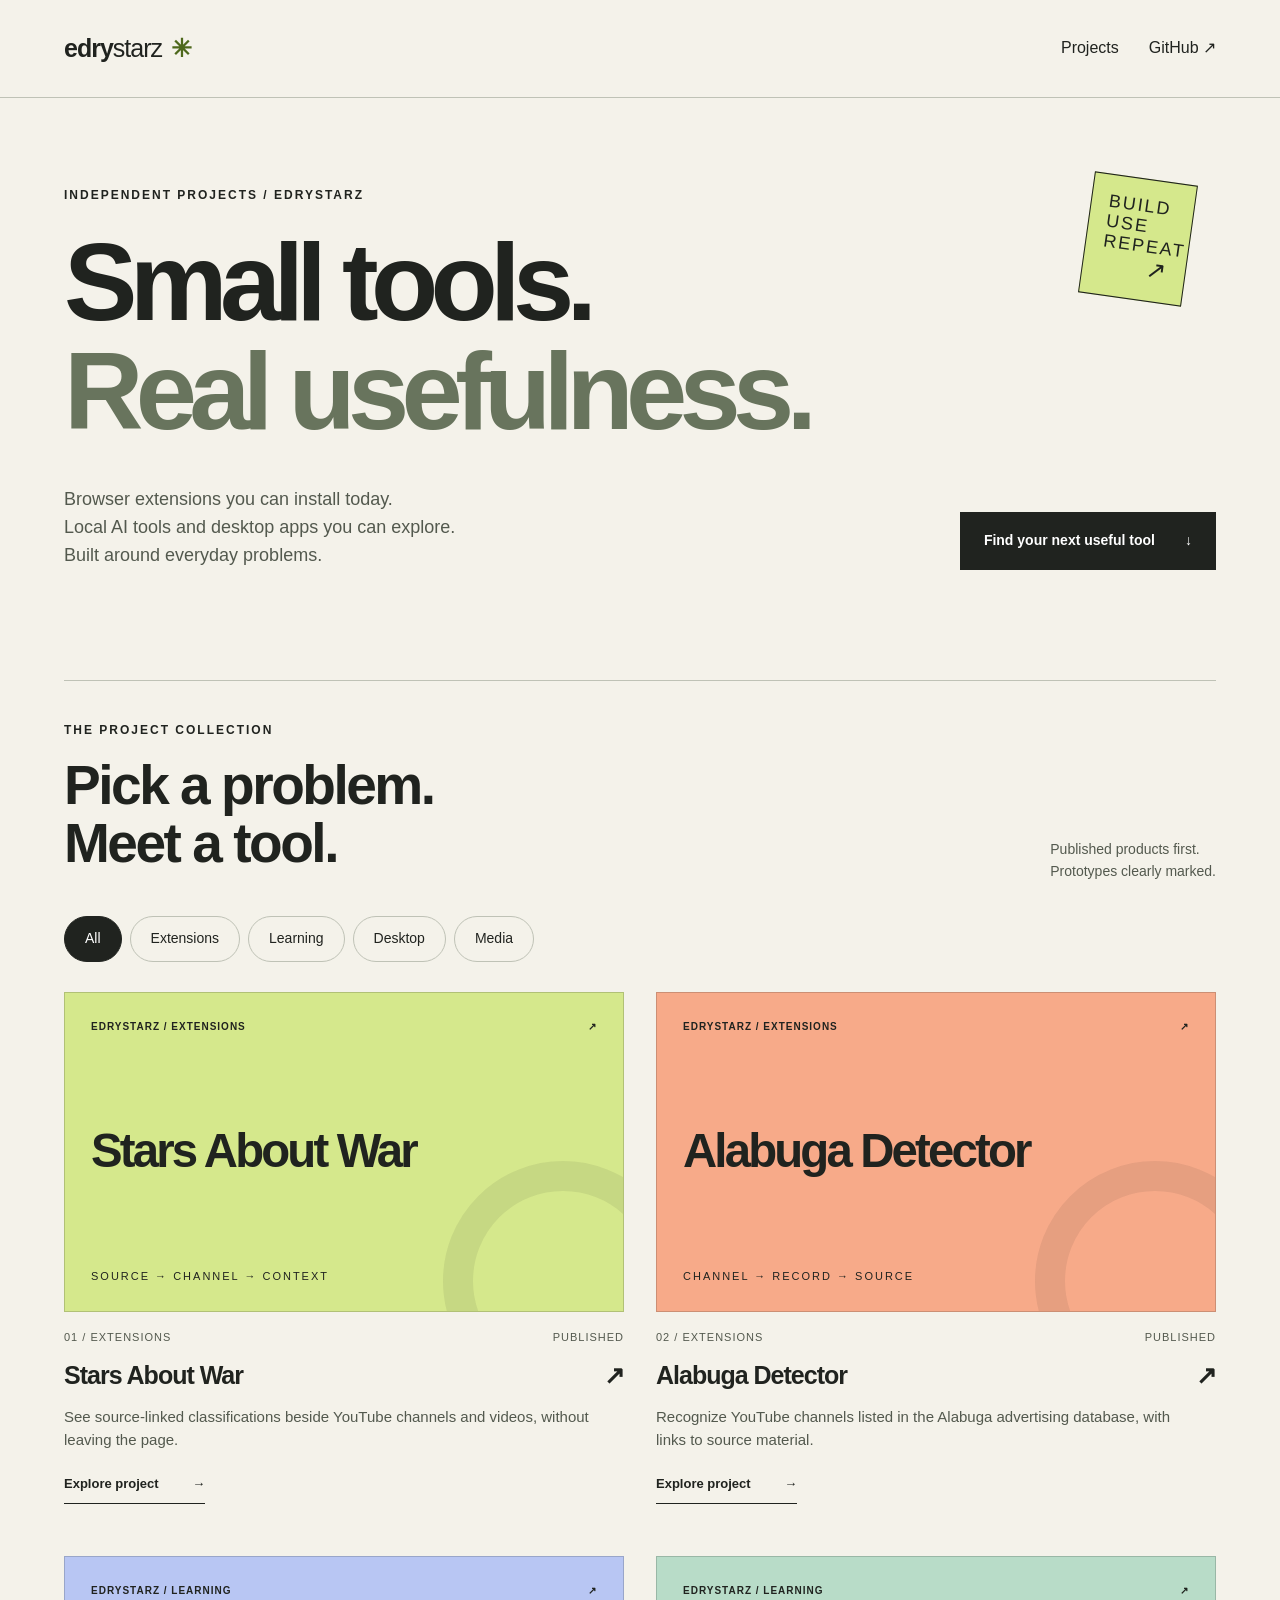
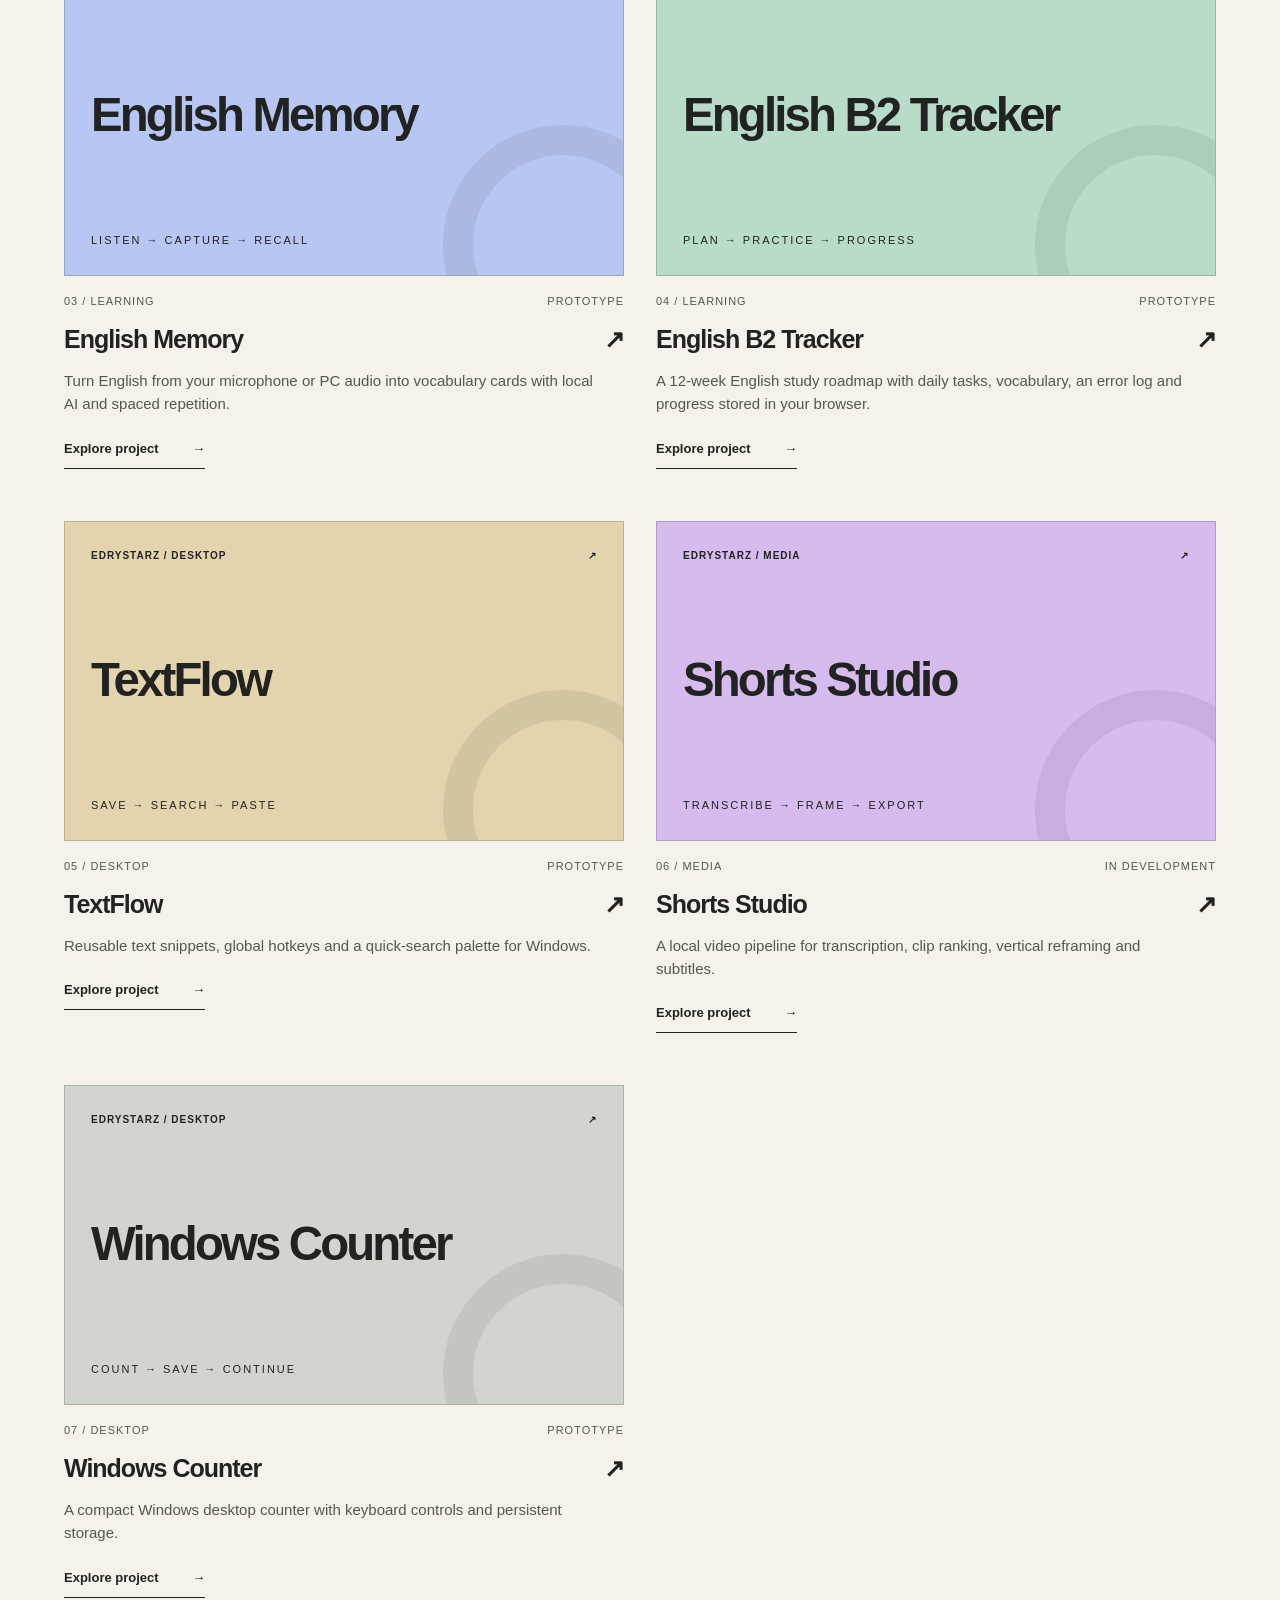
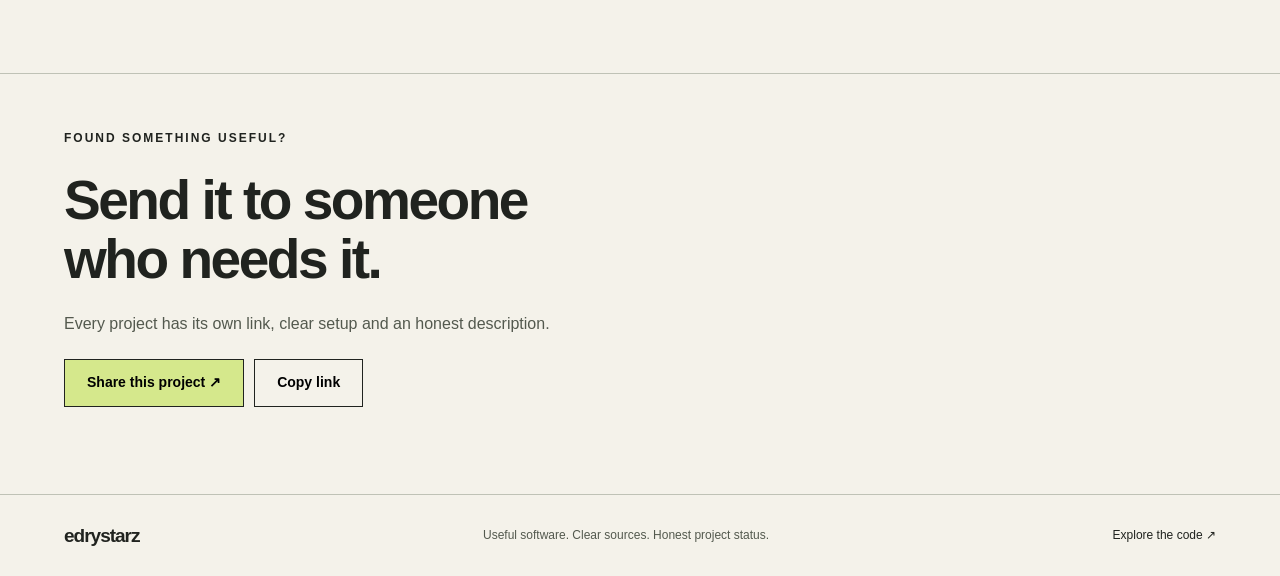
==== index.html @ 7d4ca528 "feat: launch shareable project showcase" ====
<!doctype html><html lang="en"><head><meta charset="utf-8"><meta name="viewport" content="width=device-width,initial-scale=1"><title>EdryStarz — practical apps &amp; browser extensions</title><meta name="description" content="Published browser extensions, local AI learning tools and practical Windows utilities."><link rel="canonical" href="https://edrystarz.github.io/"><meta property="og:type" content="website"><meta property="og:title" content="EdryStarz — practical apps &amp; browser extensions"><meta property="og:description" content="Published browser extensions, local AI learning tools and practical Windows utilities."><meta property="og:url" content="https://edrystarz.github.io/"><meta property="og:image" content="https://edrystarz.github.io/assets/overview.png"><meta property="og:image:width" content="1200"><meta property="og:image:height" content="630"><meta name="twitter:card" content="summary_large_image"><link rel="icon" href="/assets/favicon.svg" type="image/svg+xml"><link rel="stylesheet" href="/style.css"><script src="/script.js" defer></script></head><body><a class="skip" href="#main">Skip to content</a><header class="nav"><a class="brand" href="/">edry<span>starz</span><i aria-hidden="true">✳</i></a><nav aria-label="Main"><a href="/#projects">Projects</a><a href="https://github.com/EdryStarz">GitHub ↗</a></nav></header><main id="main"><section class="hero"><div class="eyebrow">INDEPENDENT PROJECTS / EDRYSTARZ</div><h1>Small tools.<br><span>Real usefulness.</span></h1><div class="hero-bottom"><p>Browser extensions you can install today.<br>Local AI tools and desktop apps you can explore.<br>Built around everyday problems.</p><a class="button" href="#projects">Find your next useful tool <span>↓</span></a></div><div class="hero-stamp" aria-hidden="true">BUILD<br>USE<br>REPEAT<span>↗</span></div></section><section class="catalog" id="projects"><div class="section-heading"><div><div class="eyebrow">THE PROJECT COLLECTION</div><h2>Pick a problem.<br>Meet a tool.</h2></div><p>Published products first.<br>Prototypes clearly marked.</p></div><div class="filters" role="group" aria-label="Filter projects"><button type="button" data-filter="All" aria-pressed="true">All</button><button type="button" data-filter="Extensions" aria-pressed="false">Extensions</button><button type="button" data-filter="Learning" aria-pressed="false">Learning</button><button type="button" data-filter="Desktop" aria-pressed="false">Desktop</button><button type="button" data-filter="Media" aria-pressed="false">Media</button></div><div class="grid"><article class="project" data-category="Extensions"><a class="art-link" href="/stars-about-war/" aria-label="Explore Stars About War"><div class="art" style="--tint:#d5e88c" aria-hidden="true"><div class="art-top"><span>EDRYSTARZ / EXTENSIONS</span><span>↗</span></div><strong>Stars About War</strong><div class="art-bottom">SOURCE → CHANNEL → CONTEXT</div></div></a><div class="card-meta"><span>01 / Extensions</span><span>Published</span></div><h3><a href="/stars-about-war/">Stars About War <span aria-hidden="true">↗</span></a></h3><p>See source-linked classifications beside YouTube channels and videos, without leaving the page.</p><a class="text-link" href="/stars-about-war/">Explore project <span aria-hidden="true">→</span></a></article><article class="project" data-category="Extensions"><a class="art-link" href="/alabuga-detector/" aria-label="Explore Alabuga Detector"><div class="art" style="--tint:#f7aa89" aria-hidden="true"><div class="art-top"><span>EDRYSTARZ / EXTENSIONS</span><span>↗</span></div><strong>Alabuga Detector</strong><div class="art-bottom">CHANNEL → RECORD → SOURCE</div></div></a><div class="card-meta"><span>02 / Extensions</span><span>Published</span></div><h3><a href="/alabuga-detector/">Alabuga Detector <span aria-hidden="true">↗</span></a></h3><p>Recognize YouTube channels listed in the Alabuga advertising database, with links to source material.</p><a class="text-link" href="/alabuga-detector/">Explore project <span aria-hidden="true">→</span></a></article><article class="project" data-category="Learning"><a class="art-link" href="/english-memory/" aria-label="Explore English Memory"><div class="art" style="--tint:#b8c6f3" aria-hidden="true"><div class="art-top"><span>EDRYSTARZ / LEARNING</span><span>↗</span></div><strong>English Memory</strong><div class="art-bottom">LISTEN → CAPTURE → RECALL</div></div></a><div class="card-meta"><span>03 / Learning</span><span>Prototype</span></div><h3><a href="/english-memory/">English Memory <span aria-hidden="true">↗</span></a></h3><p>Turn English from your microphone or PC audio into vocabulary cards with local AI and spaced repetition.</p><a class="text-link" href="/english-memory/">Explore project <span aria-hidden="true">→</span></a></article><article class="project" data-category="Learning"><a class="art-link" href="/english-b2-tracker/" aria-label="Explore English B2 Tracker"><div class="art" style="--tint:#b8dcc8" aria-hidden="true"><div class="art-top"><span>EDRYSTARZ / LEARNING</span><span>↗</span></div><strong>English B2 Tracker</strong><div class="art-bottom">PLAN → PRACTICE → PROGRESS</div></div></a><div class="card-meta"><span>04 / Learning</span><span>Prototype</span></div><h3><a href="/english-b2-tracker/">English B2 Tracker <span aria-hidden="true">↗</span></a></h3><p>A 12-week English study roadmap with daily tasks, vocabulary, an error log and progress stored in your browser.</p><a class="text-link" href="/english-b2-tracker/">Explore project <span aria-hidden="true">→</span></a></article><article class="project" data-category="Desktop"><a class="art-link" href="/textflow/" aria-label="Explore TextFlow"><div class="art" style="--tint:#e4d4ae" aria-hidden="true"><div class="art-top"><span>EDRYSTARZ / DESKTOP</span><span>↗</span></div><strong>TextFlow</strong><div class="art-bottom">SAVE → SEARCH → PASTE</div></div></a><div class="card-meta"><span>05 / Desktop</span><span>Prototype</span></div><h3><a href="/textflow/">TextFlow <span aria-hidden="true">↗</span></a></h3><p>Reusable text snippets, global hotkeys and a quick-search palette for Windows.</p><a class="text-link" href="/textflow/">Explore project <span aria-hidden="true">→</span></a></article><article class="project" data-category="Media"><a class="art-link" href="/shorts-studio/" aria-label="Explore Shorts Studio"><div class="art" style="--tint:#d6bbef" aria-hidden="true"><div class="art-top"><span>EDRYSTARZ / MEDIA</span><span>↗</span></div><strong>Shorts Studio</strong><div class="art-bottom">TRANSCRIBE → FRAME → EXPORT</div></div></a><div class="card-meta"><span>06 / Media</span><span>In Development</span></div><h3><a href="/shorts-studio/">Shorts Studio <span aria-hidden="true">↗</span></a></h3><p>A local video pipeline for transcription, clip ranking, vertical reframing and subtitles.</p><a class="text-link" href="/shorts-studio/">Explore project <span aria-hidden="true">→</span></a></article><article class="project" data-category="Desktop"><a class="art-link" href="/windows-counter/" aria-label="Explore Windows Counter"><div class="art" style="--tint:#d2d5ce" aria-hidden="true"><div class="art-top"><span>EDRYSTARZ / DESKTOP</span><span>↗</span></div><strong>Windows Counter</strong><div class="art-bottom">COUNT → SAVE → CONTINUE</div></div></a><div class="card-meta"><span>07 / Desktop</span><span>Prototype</span></div><h3><a href="/windows-counter/">Windows Counter <span aria-hidden="true">↗</span></a></h3><p>A compact Windows desktop counter with keyboard controls and persistent storage.</p><a class="text-link" href="/windows-counter/">Explore project <span aria-hidden="true">→</span></a></article></div></section><section class="closing"><div class="eyebrow">FOUND SOMETHING USEFUL?</div><h2>Send it to someone<br>who needs it.</h2><p>Every project has its own link, clear setup and an honest description.</p><div class="share"><button type="button" data-share="https://edrystarz.github.io/">Share this project ↗</button><button type="button" data-copy="https://edrystarz.github.io/">Copy link</button></div></section></main><footer><a class="brand" href="/">edrystarz</a><p>Useful software. Clear sources. Honest project status.</p><a href="https://github.com/EdryStarz">Explore the code ↗</a></footer><div id="feedback" role="status" aria-live="polite"></div></body></html>
---- style.css ----
:root{--bg:#f4f2ea;--ink:#20231f;--muted:#53594e;--line:#bfc2b6;--accent:#d5e88c}*{box-sizing:border-box}html{scroll-behavior:smooth;scroll-padding-top:24px}body{margin:0;background:var(--bg);color:var(--ink);font-family:Arial,Helvetica,sans-serif;line-height:1.55}a{color:inherit;text-decoration:none}button{font:inherit;cursor:pointer}a,button{touch-action:manipulation}a:focus-visible,button:focus-visible{outline:3px solid #245fd0;outline-offset:5px}.skip{position:absolute;top:-80px;left:20px;background:var(--ink);color:white;padding:12px;z-index:10}.skip:focus{top:12px}.nav{max-width:1400px;margin:auto;padding:26px 5%;display:flex;justify-content:space-between;align-items:center;border-bottom:1px solid var(--line)}.brand{font-weight:800;font-size:25px;letter-spacing:-1px}.brand span{font-weight:400}.brand i{font-style:normal;margin-left:9px;color:#4d681b}.nav nav{display:flex;gap:30px}.nav nav a{padding:10px 0}.hero,.catalog,.closing,.project-hero,.detail-grid{max-width:1400px;margin:auto;padding:75px 5%}.eyebrow{font-size:12px;font-weight:700;letter-spacing:2px;margin-bottom:24px}h1,h2,h3,p{margin-top:0}h1{font-size:clamp(58px,8.6vw,124px);line-height:.99;letter-spacing:-.07em;font-weight:800;margin-bottom:40px}h1 span{color:#68745d}.hero{position:relative;padding-top:88px;padding-bottom:60px}.hero-bottom{display:flex;align-items:end;justify-content:space-between;gap:30px}.hero-bottom p{color:var(--muted);font-size:18px;margin:0}.button{display:inline-flex;gap:30px;justify-content:center;align-items:center;padding:17px 23px;min-height:54px;border:1px solid var(--ink);background:var(--ink);color:white;font-weight:700;font-size:14px;transition:background .18s,transform .18s}.button:hover{background:#3a4530;transform:translateY(-2px)}.hero-stamp{position:absolute;top:80px;right:7%;font-size:18px;line-height:1.1;letter-spacing:2px;border:1px solid var(--ink);width:104px;padding:17px;transform:rotate(8deg);background:var(--accent)}.hero-stamp span{display:block;text-align:right;font-size:24px}.catalog{padding-top:50px}.section-heading{border-top:1px solid var(--line);padding-top:40px;display:flex;justify-content:space-between;align-items:end}.section-heading .eyebrow{margin-bottom:16px}h2{font-size:clamp(34px,4.3vw,60px);line-height:1.06;letter-spacing:-.045em;margin-bottom:24px}.section-heading p{color:var(--muted);font-size:14px}.filters{display:flex;gap:8px;flex-wrap:wrap;margin:20px 0 30px}.filters button{border:1px solid var(--line);padding:11px 20px;min-height:44px;background:transparent;color:var(--ink);border-radius:30px;font-size:14px}.filters button[aria-pressed=true]{background:var(--ink);color:white;border-color:var(--ink)}.grid{display:grid;grid-template-columns:repeat(2,minmax(0,1fr));gap:52px 32px}.project[hidden]{display:none}.art{background:var(--tint);padding:26px;aspect-ratio:1.75;position:relative;display:flex;flex-direction:column;justify-content:space-between;border:1px solid rgba(32,35,31,.2);overflow:hidden}.art::after{content:'';position:absolute;width:180px;height:180px;right:-60px;bottom:-90px;border:30px solid rgba(32,35,31,.08);border-radius:50%}.art-top{display:flex;justify-content:space-between;font-size:10px;letter-spacing:1px;font-weight:700}.art strong{font-size:clamp(30px,3.7vw,56px);font-weight:800;letter-spacing:-.06em;line-height:1.03;max-width:80%}.art-bottom{font-size:11px;letter-spacing:2px}.art-link{display:block;transition:transform .2s}.art-link:hover{transform:translateY(-3px)}.card-meta{display:flex;justify-content:space-between;margin:17px 0 10px;font-size:11px;letter-spacing:1px;text-transform:uppercase;color:var(--muted)}h3{font-size:25px;letter-spacing:-.04em;margin-bottom:10px}h3 a{display:flex;justify-content:space-between}.project p{font-size:15px;max-width:95%;color:var(--muted);margin-bottom:14px}.text-link{display:inline-block;border-bottom:1px solid var(--ink);padding:9px 0;font-size:13px;font-weight:700}.text-link span{margin-left:30px}.closing{border-top:1px solid var(--line);padding-top:55px;padding-bottom:65px}.closing p{color:var(--muted)}.share{display:flex;gap:10px;flex-wrap:wrap;margin:22px 0}.share button{min-height:48px;padding:12px 22px;border:1px solid var(--ink);background:var(--accent);font-weight:700;font-size:14px}.share button+button{background:transparent}.share button:hover{background:#e5eacb}footer{border-top:1px solid var(--line);max-width:1400px;margin:auto;padding:26px 5%;display:flex;justify-content:space-between;gap:20px;align-items:center;font-size:12px}footer p{margin:0;color:var(--muted)}footer .brand{font-size:19px}#feedback{position:fixed;bottom:20px;left:50%;transform:translateX(-50%);background:var(--ink);color:white;font-size:14px;padding:12px 22px;box-shadow:0 4px 25px #0003;max-width:90%;display:none}#feedback:not(:empty){display:block}.back{display:block;font-size:13px;margin-bottom:40px}.project-hero{padding-top:40px;padding-bottom:50px}.project-hero h1{font-size:clamp(50px,7vw,94px);margin-bottom:20px;overflow-wrap:anywhere}.tagline{font-size:25px;font-weight:700;letter-spacing:-.025em}.lead{font-size:18px;color:var(--muted);max-width:700px}.actions{display:flex;flex-wrap:wrap;gap:12px;margin-top:28px}.secondary{background:transparent;color:var(--ink)}.secondary:hover{background:#e2e4da}.detail-grid{display:grid;grid-template-columns:1fr 1fr;gap:60px;border-top:1px solid var(--line);padding-top:50px}.detail-grid .art{aspect-ratio:1;align-self:start}.detail-grid .art strong{font-size:clamp(42px,5vw,70px)}.detail-grid p,.detail-grid li{color:var(--muted);font-size:16px}.detail-grid ul{padding-left:20px}.detail-grid li{margin-bottom:12px}.detail-grid .stack{border-top:1px solid var(--line);padding-top:22px;font-weight:700;font-size:13px;color:var(--ink)}aside{background:#e6e7df;padding:18px;font-size:13px;color:#41473c;border-left:2px solid #697c4a}.detail-grid h2{font-size:42px}@media(max-width:700px){.nav{padding:18px 6%}.nav nav{gap:18px;font-size:13px}.brand{font-size:22px}.hero,.catalog,.closing,.project-hero,.detail-grid{padding-left:6%;padding-right:6%}.hero{padding-top:56px}.hero h1{font-size:clamp(52px,12vw,76px)}.hero-stamp{display:none}.hero-bottom{display:block}.hero-bottom p{font-size:16px;margin-bottom:25px}.hero-bottom .button{width:100%;justify-content:space-between}.section-heading{display:block}.section-heading p{margin-bottom:0}.grid{grid-template-columns:1fr;gap:40px}.art strong{font-size:46px}.art{padding:22px}.detail-grid{grid-template-columns:1fr;gap:36px}.detail-grid .art{aspect-ratio:1.6}.detail-grid .art strong{font-size:48px}.project-hero .tagline{font-size:22px}.actions .button{width:100%}.filters button{padding:10px 15px;font-size:12px}footer{flex-wrap:wrap;padding:24px 6%}footer p{width:100%;order:3}.closing{padding-top:45px;padding-bottom:45px}}@media(prefers-reduced-motion:reduce){html{scroll-behavior:auto}*,*::before,*::after{transition:none!important}}
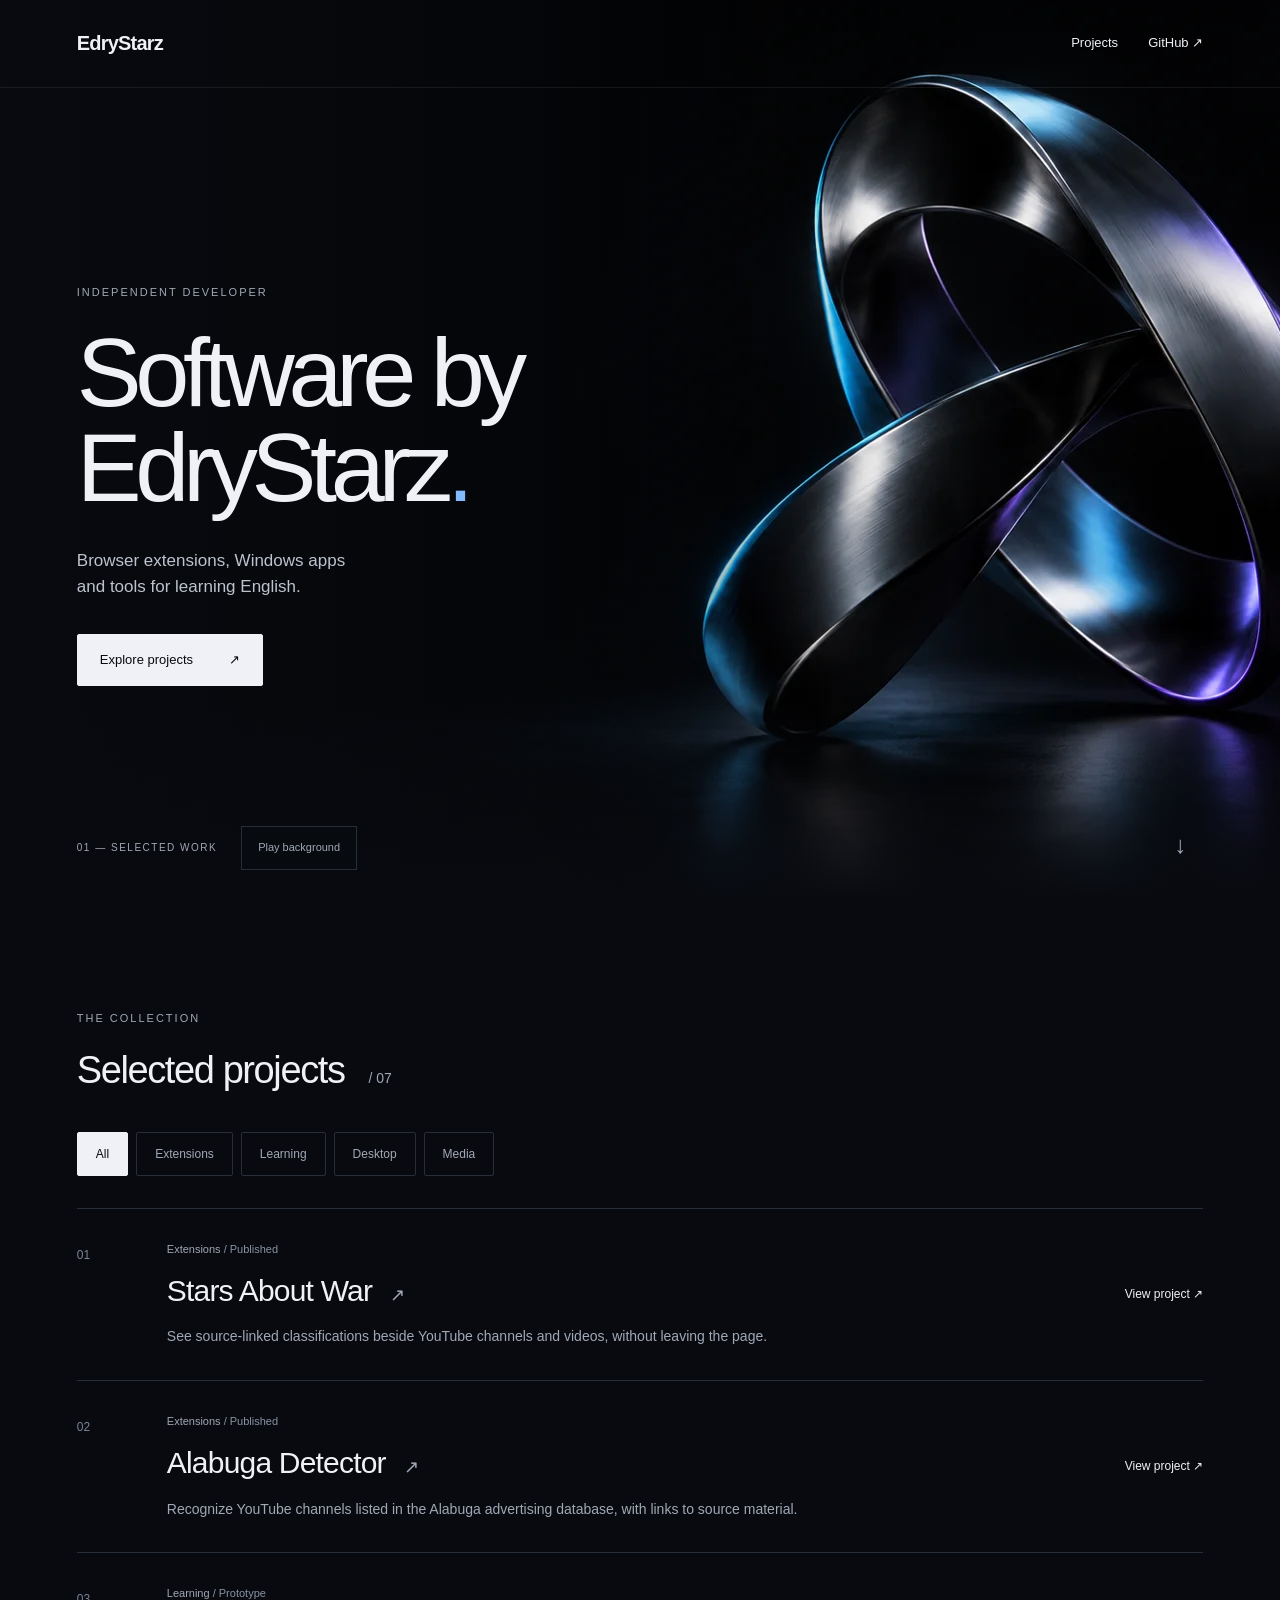
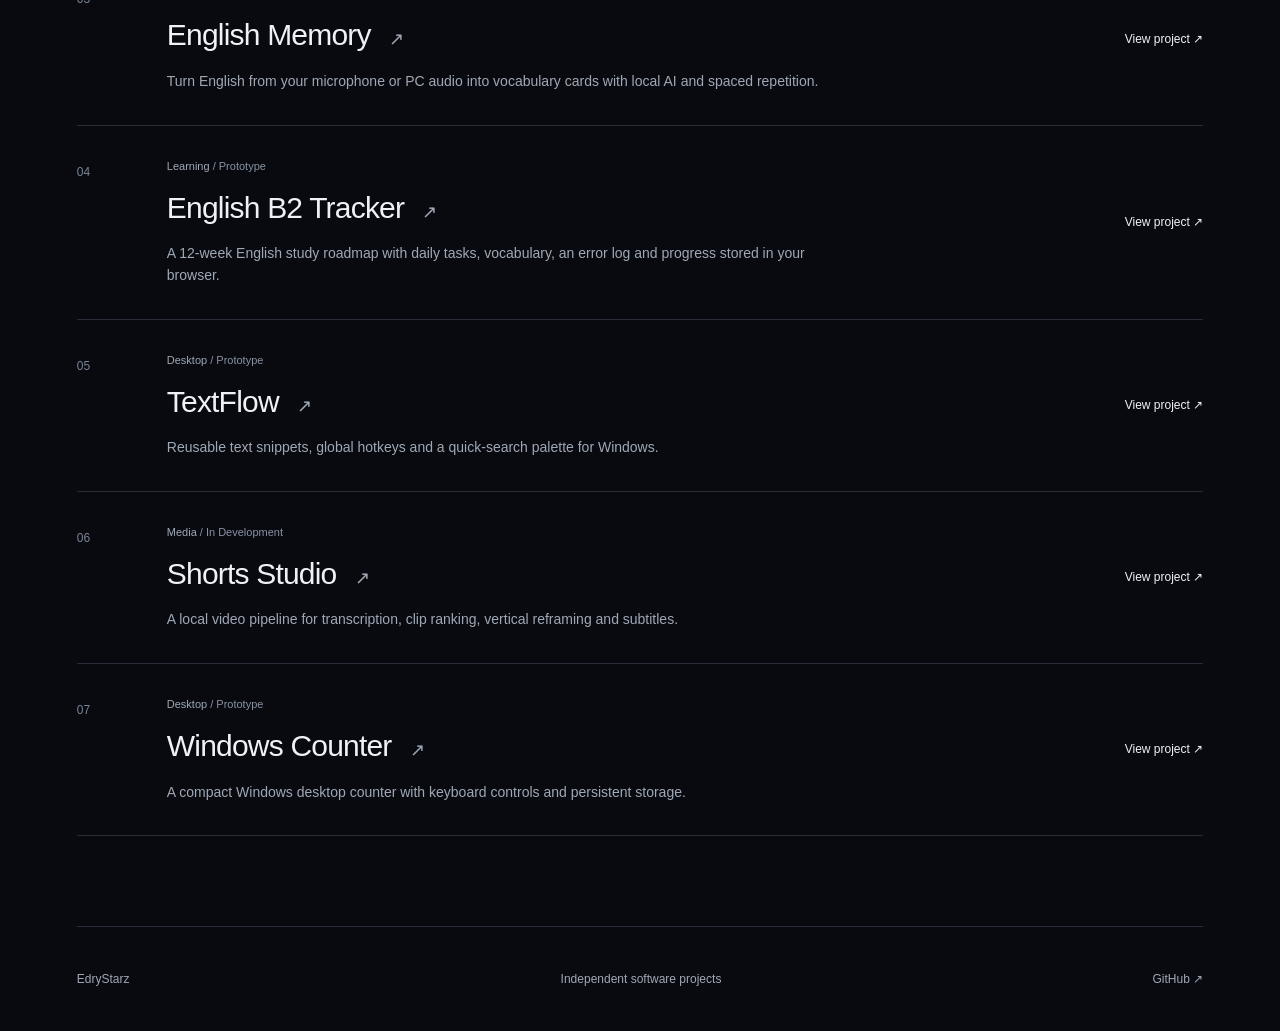
==== commit 8481f3bb: "Redesign showcase with cinematic dark hero and accessible ambient loop" ====
--- a/index.html
+++ b/index.html
@@ -1 +1 @@
-<!doctype html><html lang="en"><head><meta charset="utf-8"><meta name="viewport" content="width=device-width,initial-scale=1"><title>EdryStarz — practical apps &amp; browser extensions</title><meta name="description" content="Published browser extensions, local AI learning tools and practical Windows utilities."><link rel="canonical" href="https://edrystarz.github.io/"><meta property="og:type" content="website"><meta property="og:title" content="EdryStarz — practical apps &amp; browser extensions"><meta property="og:description" content="Published browser extensions, local AI learning tools and practical Windows utilities."><meta property="og:url" content="https://edrystarz.github.io/"><meta property="og:image" content="https://edrystarz.github.io/assets/overview.png"><meta property="og:image:width" content="1200"><meta property="og:image:height" content="630"><meta name="twitter:card" content="summary_large_image"><link rel="icon" href="/assets/favicon.svg" type="image/svg+xml"><link rel="stylesheet" href="/style.css"><script src="/script.js" defer></script></head><body><a class="skip" href="#main">Skip to content</a><header class="nav"><a class="brand" href="/">edry<span>starz</span><i aria-hidden="true">✳</i></a><nav aria-label="Main"><a href="/#projects">Projects</a><a href="https://github.com/EdryStarz">GitHub ↗</a></nav></header><main id="main"><section class="hero"><div class="eyebrow">INDEPENDENT PROJECTS / EDRYSTARZ</div><h1>Small tools.<br><span>Real usefulness.</span></h1><div class="hero-bottom"><p>Browser extensions you can install today.<br>Local AI tools and desktop apps you can explore.<br>Built around everyday problems.</p><a class="button" href="#projects">Find your next useful tool <span>↓</span></a></div><div class="hero-stamp" aria-hidden="true">BUILD<br>USE<br>REPEAT<span>↗</span></div></section><section class="catalog" id="projects"><div class="section-heading"><div><div class="eyebrow">THE PROJECT COLLECTION</div><h2>Pick a problem.<br>Meet a tool.</h2></div><p>Published products first.<br>Prototypes clearly marked.</p></div><div class="filters" role="group" aria-label="Filter projects"><button type="button" data-filter="All" aria-pressed="true">All</button><button type="button" data-filter="Extensions" aria-pressed="false">Extensions</button><button type="button" data-filter="Learning" aria-pressed="false">Learning</button><button type="button" data-filter="Desktop" aria-pressed="false">Desktop</button><button type="button" data-filter="Media" aria-pressed="false">Media</button></div><div class="grid"><article class="project" data-category="Extensions"><a class="art-link" href="/stars-about-war/" aria-label="Explore Stars About War"><div class="art" style="--tint:#d5e88c" aria-hidden="true"><div class="art-top"><span>EDRYSTARZ / EXTENSIONS</span><span>↗</span></div><strong>Stars About War</strong><div class="art-bottom">SOURCE → CHANNEL → CONTEXT</div></div></a><div class="card-meta"><span>01 / Extensions</span><span>Published</span></div><h3><a href="/stars-about-war/">Stars About War <span aria-hidden="true">↗</span></a></h3><p>See source-linked classifications beside YouTube channels and videos, without leaving the page.</p><a class="text-link" href="/stars-about-war/">Explore project <span aria-hidden="true">→</span></a></article><article class="project" data-category="Extensions"><a class="art-link" href="/alabuga-detector/" aria-label="Explore Alabuga Detector"><div class="art" style="--tint:#f7aa89" aria-hidden="true"><div class="art-top"><span>EDRYSTARZ / EXTENSIONS</span><span>↗</span></div><strong>Alabuga Detector</strong><div class="art-bottom">CHANNEL → RECORD → SOURCE</div></div></a><div class="card-meta"><span>02 / Extensions</span><span>Published</span></div><h3><a href="/alabuga-detector/">Alabuga Detector <span aria-hidden="true">↗</span></a></h3><p>Recognize YouTube channels listed in the Alabuga advertising database, with links to source material.</p><a class="text-link" href="/alabuga-detector/">Explore project <span aria-hidden="true">→</span></a></article><article class="project" data-category="Learning"><a class="art-link" href="/english-memory/" aria-label="Explore English Memory"><div class="art" style="--tint:#b8c6f3" aria-hidden="true"><div class="art-top"><span>EDRYSTARZ / LEARNING</span><span>↗</span></div><strong>English Memory</strong><div class="art-bottom">LISTEN → CAPTURE → RECALL</div></div></a><div class="card-meta"><span>03 / Learning</span><span>Prototype</span></div><h3><a href="/english-memory/">English Memory <span aria-hidden="true">↗</span></a></h3><p>Turn English from your microphone or PC audio into vocabulary cards with local AI and spaced repetition.</p><a class="text-link" href="/english-memory/">Explore project <span aria-hidden="true">→</span></a></article><article class="project" data-category="Learning"><a class="art-link" href="/english-b2-tracker/" aria-label="Explore English B2 Tracker"><div class="art" style="--tint:#b8dcc8" aria-hidden="true"><div class="art-top"><span>EDRYSTARZ / LEARNING</span><span>↗</span></div><strong>English B2 Tracker</strong><div class="art-bottom">PLAN → PRACTICE → PROGRESS</div></div></a><div class="card-meta"><span>04 / Learning</span><span>Prototype</span></div><h3><a href="/english-b2-tracker/">English B2 Tracker <span aria-hidden="true">↗</span></a></h3><p>A 12-week English study roadmap with daily tasks, vocabulary, an error log and progress stored in your browser.</p><a class="text-link" href="/english-b2-tracker/">Explore project <span aria-hidden="true">→</span></a></article><article class="project" data-category="Desktop"><a class="art-link" href="/textflow/" aria-label="Explore TextFlow"><div class="art" style="--tint:#e4d4ae" aria-hidden="true"><div class="art-top"><span>EDRYSTARZ / DESKTOP</span><span>↗</span></div><strong>TextFlow</strong><div class="art-bottom">SAVE → SEARCH → PASTE</div></div></a><div class="card-meta"><span>05 / Desktop</span><span>Prototype</span></div><h3><a href="/textflow/">TextFlow <span aria-hidden="true">↗</span></a></h3><p>Reusable text snippets, global hotkeys and a quick-search palette for Windows.</p><a class="text-link" href="/textflow/">Explore project <span aria-hidden="true">→</span></a></article><article class="project" data-category="Media"><a class="art-link" href="/shorts-studio/" aria-label="Explore Shorts Studio"><div class="art" style="--tint:#d6bbef" aria-hidden="true"><div class="art-top"><span>EDRYSTARZ / MEDIA</span><span>↗</span></div><strong>Shorts Studio</strong><div class="art-bottom">TRANSCRIBE → FRAME → EXPORT</div></div></a><div class="card-meta"><span>06 / Media</span><span>In Development</span></div><h3><a href="/shorts-studio/">Shorts Studio <span aria-hidden="true">↗</span></a></h3><p>A local video pipeline for transcription, clip ranking, vertical reframing and subtitles.</p><a class="text-link" href="/shorts-studio/">Explore project <span aria-hidden="true">→</span></a></article><article class="project" data-category="Desktop"><a class="art-link" href="/windows-counter/" aria-label="Explore Windows Counter"><div class="art" style="--tint:#d2d5ce" aria-hidden="true"><div class="art-top"><span>EDRYSTARZ / DESKTOP</span><span>↗</span></div><strong>Windows Counter</strong><div class="art-bottom">COUNT → SAVE → CONTINUE</div></div></a><div class="card-meta"><span>07 / Desktop</span><span>Prototype</span></div><h3><a href="/windows-counter/">Windows Counter <span aria-hidden="true">↗</span></a></h3><p>A compact Windows desktop counter with keyboard controls and persistent storage.</p><a class="text-link" href="/windows-counter/">Explore project <span aria-hidden="true">→</span></a></article></div></section><section class="closing"><div class="eyebrow">FOUND SOMETHING USEFUL?</div><h2>Send it to someone<br>who needs it.</h2><p>Every project has its own link, clear setup and an honest description.</p><div class="share"><button type="button" data-share="https://edrystarz.github.io/">Share this project ↗</button><button type="button" data-copy="https://edrystarz.github.io/">Copy link</button></div></section></main><footer><a class="brand" href="/">edrystarz</a><p>Useful software. Clear sources. Honest project status.</p><a href="https://github.com/EdryStarz">Explore the code ↗</a></footer><div id="feedback" role="status" aria-live="polite"></div></body></html>+<!doctype html><html lang="en"><head><meta charset="utf-8"><meta name="viewport" content="width=device-width,initial-scale=1"><title>EdryStarz — software projects</title><meta name="description" content="Browser extensions, local AI learning tools and Windows utilities."><link rel="canonical" href="https://edrystarz.github.io/"><meta property="og:type" content="website"><meta property="og:title" content="EdryStarz — software projects"><meta property="og:description" content="Browser extensions, local AI learning tools and Windows utilities."><meta property="og:url" content="https://edrystarz.github.io/"><meta property="og:image" content="https://edrystarz.github.io/assets/overview.png"><meta property="og:image:width" content="1200"><meta property="og:image:height" content="630"><meta name="twitter:card" content="summary_large_image"><link rel="icon" href="/assets/favicon.svg" type="image/svg+xml"><link rel="stylesheet" href="/style.css"><script src="/script.js" defer></script></head><body><a class="skip" href="#main">Skip to content</a><header class="nav"><a class="brand" href="/">EdryStarz</a><nav aria-label="Main"><a href="/#projects">Projects</a><a href="https://github.com/EdryStarz">GitHub ↗</a></nav></header><main id="main"><section class="hero"><div class="hero-media" aria-hidden="true"><img src="/assets/hero-poster.webp" alt="" fetchpriority="high"><video muted loop playsinline preload="none" data-ambient-video></video></div><div class="hero-copy"><div class="eyebrow">INDEPENDENT DEVELOPER</div><h1>Software by<br>EdryStarz<span>.</span></h1><p>Browser extensions, Windows apps<br>and tools for learning English.</p><a class="button" href="#projects">Explore projects <span>↗</span></a></div><div class="hero-bottom"><span>01 — SELECTED WORK</span><button type="button" class="video-control" data-video-control hidden>Pause background</button><a href="#projects" aria-label="Scroll to selected projects">↓</a></div></section><section class="catalog" id="projects"><div class="section-heading"><div class="eyebrow">THE COLLECTION</div><h2>Selected projects<span> / 07</span></h2></div><div class="filters" role="group" aria-label="Filter projects"><button type="button" data-filter="All" aria-pressed="true">All</button><button type="button" data-filter="Extensions" aria-pressed="false">Extensions</button><button type="button" data-filter="Learning" aria-pressed="false">Learning</button><button type="button" data-filter="Desktop" aria-pressed="false">Desktop</button><button type="button" data-filter="Media" aria-pressed="false">Media</button></div><div class="grid"><article class="project" data-category="Extensions"><span class="project-number">01</span><div><div class="card-meta">Extensions <span> / Published</span></div><h3><a href="/stars-about-war/">Stars About War<span aria-hidden="true">↗</span></a></h3><p>See source-linked classifications beside YouTube channels and videos, without leaving the page.</p></div><a class="project-open" href="/stars-about-war/" aria-label="Explore Stars About War">View project ↗</a></article><article class="project" data-category="Extensions"><span class="project-number">02</span><div><div class="card-meta">Extensions <span> / Published</span></div><h3><a href="/alabuga-detector/">Alabuga Detector<span aria-hidden="true">↗</span></a></h3><p>Recognize YouTube channels listed in the Alabuga advertising database, with links to source material.</p></div><a class="project-open" href="/alabuga-detector/" aria-label="Explore Alabuga Detector">View project ↗</a></article><article class="project" data-category="Learning"><span class="project-number">03</span><div><div class="card-meta">Learning <span> / Prototype</span></div><h3><a href="/english-memory/">English Memory<span aria-hidden="true">↗</span></a></h3><p>Turn English from your microphone or PC audio into vocabulary cards with local AI and spaced repetition.</p></div><a class="project-open" href="/english-memory/" aria-label="Explore English Memory">View project ↗</a></article><article class="project" data-category="Learning"><span class="project-number">04</span><div><div class="card-meta">Learning <span> / Prototype</span></div><h3><a href="/english-b2-tracker/">English B2 Tracker<span aria-hidden="true">↗</span></a></h3><p>A 12-week English study roadmap with daily tasks, vocabulary, an error log and progress stored in your browser.</p></div><a class="project-open" href="/english-b2-tracker/" aria-label="Explore English B2 Tracker">View project ↗</a></article><article class="project" data-category="Desktop"><span class="project-number">05</span><div><div class="card-meta">Desktop <span> / Prototype</span></div><h3><a href="/textflow/">TextFlow<span aria-hidden="true">↗</span></a></h3><p>Reusable text snippets, global hotkeys and a quick-search palette for Windows.</p></div><a class="project-open" href="/textflow/" aria-label="Explore TextFlow">View project ↗</a></article><article class="project" data-category="Media"><span class="project-number">06</span><div><div class="card-meta">Media <span> / In Development</span></div><h3><a href="/shorts-studio/">Shorts Studio<span aria-hidden="true">↗</span></a></h3><p>A local video pipeline for transcription, clip ranking, vertical reframing and subtitles.</p></div><a class="project-open" href="/shorts-studio/" aria-label="Explore Shorts Studio">View project ↗</a></article><article class="project" data-category="Desktop"><span class="project-number">07</span><div><div class="card-meta">Desktop <span> / Prototype</span></div><h3><a href="/windows-counter/">Windows Counter<span aria-hidden="true">↗</span></a></h3><p>A compact Windows desktop counter with keyboard controls and persistent storage.</p></div><a class="project-open" href="/windows-counter/" aria-label="Explore Windows Counter">View project ↗</a></article></div></section></main><footer><a href="/">EdryStarz</a><p>Independent software projects</p><a href="https://github.com/EdryStarz">GitHub ↗</a></footer><div id="feedback" role="status" aria-live="polite"></div></body></html>
--- a/style.css
+++ b/style.css
@@ -1 +1 @@
-:root{--bg:#f4f2ea;--ink:#20231f;--muted:#53594e;--line:#bfc2b6;--accent:#d5e88c}*{box-sizing:border-box}html{scroll-behavior:smooth;scroll-padding-top:24px}body{margin:0;background:var(--bg);color:var(--ink);font-family:Arial,Helvetica,sans-serif;line-height:1.55}a{color:inherit;text-decoration:none}button{font:inherit;cursor:pointer}a,button{touch-action:manipulation}a:focus-visible,button:focus-visible{outline:3px solid #245fd0;outline-offset:5px}.skip{position:absolute;top:-80px;left:20px;background:var(--ink);color:white;padding:12px;z-index:10}.skip:focus{top:12px}.nav{max-width:1400px;margin:auto;padding:26px 5%;display:flex;justify-content:space-between;align-items:center;border-bottom:1px solid var(--line)}.brand{font-weight:800;font-size:25px;letter-spacing:-1px}.brand span{font-weight:400}.brand i{font-style:normal;margin-left:9px;color:#4d681b}.nav nav{display:flex;gap:30px}.nav nav a{padding:10px 0}.hero,.catalog,.closing,.project-hero,.detail-grid{max-width:1400px;margin:auto;padding:75px 5%}.eyebrow{font-size:12px;font-weight:700;letter-spacing:2px;margin-bottom:24px}h1,h2,h3,p{margin-top:0}h1{font-size:clamp(58px,8.6vw,124px);line-height:.99;letter-spacing:-.07em;font-weight:800;margin-bottom:40px}h1 span{color:#68745d}.hero{position:relative;padding-top:88px;padding-bottom:60px}.hero-bottom{display:flex;align-items:end;justify-content:space-between;gap:30px}.hero-bottom p{color:var(--muted);font-size:18px;margin:0}.button{display:inline-flex;gap:30px;justify-content:center;align-items:center;padding:17px 23px;min-height:54px;border:1px solid var(--ink);background:var(--ink);color:white;font-weight:700;font-size:14px;transition:background .18s,transform .18s}.button:hover{background:#3a4530;transform:translateY(-2px)}.hero-stamp{position:absolute;top:80px;right:7%;font-size:18px;line-height:1.1;letter-spacing:2px;border:1px solid var(--ink);width:104px;padding:17px;transform:rotate(8deg);background:var(--accent)}.hero-stamp span{display:block;text-align:right;font-size:24px}.catalog{padding-top:50px}.section-heading{border-top:1px solid var(--line);padding-top:40px;display:flex;justify-content:space-between;align-items:end}.section-heading .eyebrow{margin-bottom:16px}h2{font-size:clamp(34px,4.3vw,60px);line-height:1.06;letter-spacing:-.045em;margin-bottom:24px}.section-heading p{color:var(--muted);font-size:14px}.filters{display:flex;gap:8px;flex-wrap:wrap;margin:20px 0 30px}.filters button{border:1px solid var(--line);padding:11px 20px;min-height:44px;background:transparent;color:var(--ink);border-radius:30px;font-size:14px}.filters button[aria-pressed=true]{background:var(--ink);color:white;border-color:var(--ink)}.grid{display:grid;grid-template-columns:repeat(2,minmax(0,1fr));gap:52px 32px}.project[hidden]{display:none}.art{background:var(--tint);padding:26px;aspect-ratio:1.75;position:relative;display:flex;flex-direction:column;justify-content:space-between;border:1px solid rgba(32,35,31,.2);overflow:hidden}.art::after{content:'';position:absolute;width:180px;height:180px;right:-60px;bottom:-90px;border:30px solid rgba(32,35,31,.08);border-radius:50%}.art-top{display:flex;justify-content:space-between;font-size:10px;letter-spacing:1px;font-weight:700}.art strong{font-size:clamp(30px,3.7vw,56px);font-weight:800;letter-spacing:-.06em;line-height:1.03;max-width:80%}.art-bottom{font-size:11px;letter-spacing:2px}.art-link{display:block;transition:transform .2s}.art-link:hover{transform:translateY(-3px)}.card-meta{display:flex;justify-content:space-between;margin:17px 0 10px;font-size:11px;letter-spacing:1px;text-transform:uppercase;color:var(--muted)}h3{font-size:25px;letter-spacing:-.04em;margin-bottom:10px}h3 a{display:flex;justify-content:space-between}.project p{font-size:15px;max-width:95%;color:var(--muted);margin-bottom:14px}.text-link{display:inline-block;border-bottom:1px solid var(--ink);padding:9px 0;font-size:13px;font-weight:700}.text-link span{margin-left:30px}.closing{border-top:1px solid var(--line);padding-top:55px;padding-bottom:65px}.closing p{color:var(--muted)}.share{display:flex;gap:10px;flex-wrap:wrap;margin:22px 0}.share button{min-height:48px;padding:12px 22px;border:1px solid var(--ink);background:var(--accent);font-weight:700;font-size:14px}.share button+button{background:transparent}.share button:hover{background:#e5eacb}footer{border-top:1px solid var(--line);max-width:1400px;margin:auto;padding:26px 5%;display:flex;justify-content:space-between;gap:20px;align-items:center;font-size:12px}footer p{margin:0;color:var(--muted)}footer .brand{font-size:19px}#feedback{position:fixed;bottom:20px;left:50%;transform:translateX(-50%);background:var(--ink);color:white;font-size:14px;padding:12px 22px;box-shadow:0 4px 25px #0003;max-width:90%;display:none}#feedback:not(:empty){display:block}.back{display:block;font-size:13px;margin-bottom:40px}.project-hero{padding-top:40px;padding-bottom:50px}.project-hero h1{font-size:clamp(50px,7vw,94px);margin-bottom:20px;overflow-wrap:anywhere}.tagline{font-size:25px;font-weight:700;letter-spacing:-.025em}.lead{font-size:18px;color:var(--muted);max-width:700px}.actions{display:flex;flex-wrap:wrap;gap:12px;margin-top:28px}.secondary{background:transparent;color:var(--ink)}.secondary:hover{background:#e2e4da}.detail-grid{display:grid;grid-template-columns:1fr 1fr;gap:60px;border-top:1px solid var(--line);padding-top:50px}.detail-grid .art{aspect-ratio:1;align-self:start}.detail-grid .art strong{font-size:clamp(42px,5vw,70px)}.detail-grid p,.detail-grid li{color:var(--muted);font-size:16px}.detail-grid ul{padding-left:20px}.detail-grid li{margin-bottom:12px}.detail-grid .stack{border-top:1px solid var(--line);padding-top:22px;font-weight:700;font-size:13px;color:var(--ink)}aside{background:#e6e7df;padding:18px;font-size:13px;color:#41473c;border-left:2px solid #697c4a}.detail-grid h2{font-size:42px}@media(max-width:700px){.nav{padding:18px 6%}.nav nav{gap:18px;font-size:13px}.brand{font-size:22px}.hero,.catalog,.closing,.project-hero,.detail-grid{padding-left:6%;padding-right:6%}.hero{padding-top:56px}.hero h1{font-size:clamp(52px,12vw,76px)}.hero-stamp{display:none}.hero-bottom{display:block}.hero-bottom p{font-size:16px;margin-bottom:25px}.hero-bottom .button{width:100%;justify-content:space-between}.section-heading{display:block}.section-heading p{margin-bottom:0}.grid{grid-template-columns:1fr;gap:40px}.art strong{font-size:46px}.art{padding:22px}.detail-grid{grid-template-columns:1fr;gap:36px}.detail-grid .art{aspect-ratio:1.6}.detail-grid .art strong{font-size:48px}.project-hero .tagline{font-size:22px}.actions .button{width:100%}.filters button{padding:10px 15px;font-size:12px}footer{flex-wrap:wrap;padding:24px 6%}footer p{width:100%;order:3}.closing{padding-top:45px;padding-bottom:45px}}@media(prefers-reduced-motion:reduce){html{scroll-behavior:auto}*,*::before,*::after{transition:none!important}}
+:root{color-scheme:dark;--bg:#080a0f;--text:#eff1f6;--muted:#a0a8b6;--line:#282e39;--accent:#82baff}*{box-sizing:border-box}html{scroll-behavior:smooth;scroll-padding-top:90px}body{margin:0;background:var(--bg);color:var(--text);font-family:Arial,Helvetica,sans-serif;line-height:1.55}a{color:inherit;text-decoration:none}button{font:inherit;color:inherit;cursor:pointer}a:focus-visible,button:focus-visible{outline:2px solid var(--accent);outline-offset:5px}.skip{position:absolute;top:-100px;z-index:9;background:var(--text);color:var(--bg);padding:12px}.skip:focus{top:10px}.nav{height:88px;padding:0 6%;display:flex;justify-content:space-between;align-items:center;position:absolute;inset:0 0 auto;z-index:2;border-bottom:1px solid #ffffff12}.brand{font-weight:700;font-size:20px;letter-spacing:-.8px}.nav nav{display:flex;gap:30px}.nav nav a{font-size:13px;min-height:44px;display:flex;align-items:center}.hero{position:relative;min-height:760px;height:100svh;max-height:1080px;display:flex;align-items:center;overflow:hidden}.hero-media{position:absolute;inset:0}.hero-media img,.hero-media video{width:100%;height:100%;object-fit:cover;position:absolute}.hero-media:after{content:'';position:absolute;inset:0;background:linear-gradient(90deg,#080a0f 0%,#080a0fbb 30%,#080a0f00 70%),linear-gradient(0deg,#080a0f,transparent 22%)}.hero-copy{position:relative;margin:70px 6% 0;width:60%;max-width:820px}.eyebrow{color:var(--muted);font-size:11px;letter-spacing:2px;margin-bottom:24px}.hero h1{font-size:clamp(60px,7.6vw,122px);line-height:.98;letter-spacing:-.065em;font-weight:500;margin:0 0 32px}.hero h1 span{color:var(--accent)}.hero-copy p{font-size:17px;color:#bdc3ce;margin-bottom:34px}.button{display:inline-flex;align-items:center;justify-content:space-between;gap:36px;min-height:52px;padding:14px 22px;background:var(--text);color:var(--bg);font-size:13px;border:1px solid var(--text);border-radius:2px}.button:hover{background:var(--accent);border-color:var(--accent)}.hero-bottom{position:absolute;bottom:30px;left:6%;right:6%;display:flex;align-items:center;gap:24px;color:var(--muted);font-size:10px;letter-spacing:1.5px}.hero-bottom>a{margin-left:auto;font-size:24px;min-width:44px;min-height:44px;text-align:center}.video-control{background:#080a0f99;border:1px solid var(--line);padding:10px 16px;min-height:44px;font-size:11px;letter-spacing:0}.catalog{padding:110px 6% 90px}.section-heading{margin-bottom:32px}.section-heading .eyebrow{margin-bottom:14px}h2{font-weight:400;font-size:38px;letter-spacing:-1.4px;margin:0 0 24px}.section-heading h2 span{font-size:14px;color:var(--muted);letter-spacing:0;margin-left:20px}.filters{display:flex;flex-wrap:wrap;gap:8px;margin-bottom:32px}.filters button{background:transparent;border:1px solid var(--line);border-radius:2px;min-height:44px;padding:9px 18px;font-size:12px;color:var(--muted)}.filters button[aria-pressed=true]{background:var(--text);color:var(--bg);border-color:var(--text)}.project{display:grid;grid-template-columns:70px 1fr 150px;gap:20px;border-top:1px solid var(--line);padding:32px 0;align-items:center}.project:last-child{border-bottom:1px solid var(--line)}[hidden]{display:none!important}.project-number{align-self:start;color:#7a8597;font-size:12px;padding-top:5px}.card-meta{font-size:11px;color:var(--muted);margin-bottom:10px}.card-meta span{color:#8993a4}.project h3{font-weight:400;font-size:30px;letter-spacing:-.8px;margin:0 0 12px}.project h3 span{font-size:18px;margin-left:18px;color:var(--muted)}.project p{color:var(--muted);font-size:14px;max-width:680px;margin:0}.project-open{font-size:12px;min-height:44px;display:flex;align-items:center;justify-content:flex-end}.project a:hover,.back:hover,.text-link:hover{color:var(--accent)}footer{margin:0 6%;border-top:1px solid var(--line);padding:30px 0;display:flex;justify-content:space-between;gap:24px;align-items:center;font-size:12px;color:var(--muted)}footer p{margin:0}footer a{min-height:44px;display:flex;align-items:center}.project-hero{padding:140px 6% 70px}.back{display:inline-flex;align-items:center;min-height:44px;font-size:12px;color:var(--muted);margin-bottom:42px}.project-hero h1{font-size:clamp(44px,7vw,100px);font-weight:400;letter-spacing:-.06em;line-height:1.05;margin:0 0 28px}.lead{font-size:20px;color:#bdc3ce;max-width:800px;margin-bottom:30px}.actions{display:flex;flex-wrap:wrap;gap:12px}.secondary{background:transparent;color:var(--text);border-color:var(--line)}.secondary:hover{color:var(--bg)}.detail-grid{display:grid;grid-template-columns:1.5fr 1fr;gap:10%;margin:0 6%;padding:65px 0 100px;border-top:1px solid var(--line)}.detail-grid h2{font-size:30px}.detail-grid p,.detail-grid li,aside{font-size:15px;color:var(--muted)}.detail-grid li{padding:10px 0}.detail-grid ul{padding-left:20px}.project-info{border-left:1px solid var(--line);padding-left:35px}.project-info .eyebrow{margin:0 0 16px}.stack{margin-bottom:35px}aside{margin-bottom:35px}.share{display:flex;gap:10px;margin:24px 0}.share button{border:1px solid var(--line);background:transparent;padding:10px 16px;min-height:44px;font-size:12px}.share button:hover{border-color:var(--accent)}.text-link{font-size:12px;display:inline-flex;align-items:center;min-height:44px}#feedback:not(:empty){position:fixed;bottom:24px;left:50%;transform:translateX(-50%);background:var(--text);color:var(--bg);padding:14px 24px;z-index:8;font-size:13px;max-width:90%;border-radius:2px}@media(min-width:1700px){.catalog,.project-hero,.detail-grid{max-width:1550px;margin-left:auto;margin-right:auto}}@media(max-width:700px){.nav{height:72px}.nav nav{gap:20px}.hero{min-height:720px;max-height:900px}.hero-media img,.hero-media video{object-position:65% center}.hero-media:after{background:linear-gradient(90deg,#080a0fe8,#080a0f88),linear-gradient(0deg,#080a0f,transparent 60%)}.hero-copy{width:88%;margin-top:40px}.hero h1{font-size:64px}.hero-copy p{font-size:15px}.hero-bottom{gap:12px;letter-spacing:.8px}.hero-bottom>span{font-size:9px}.catalog{padding-top:65px}h2{font-size:30px}.section-heading h2 span{margin-left:8px}.project{grid-template-columns:26px 1fr;gap:12px;padding:26px 0}.project h3{font-size:25px}.project-open{grid-column:2;justify-content:flex-start;min-height:44px}.project p{font-size:13px}.project-hero{padding-top:110px}.lead{font-size:17px}.detail-grid{grid-template-columns:1fr;gap:40px;padding:45px 0 65px}.project-info{border-left:0;border-top:1px solid var(--line);padding:35px 0 0}footer{flex-wrap:wrap;gap:12px}footer p{order:3;width:100%}.video-control{padding:8px;font-size:10px}}@media(prefers-reduced-motion:reduce){html{scroll-behavior:auto}.hero-media video{display:none}}
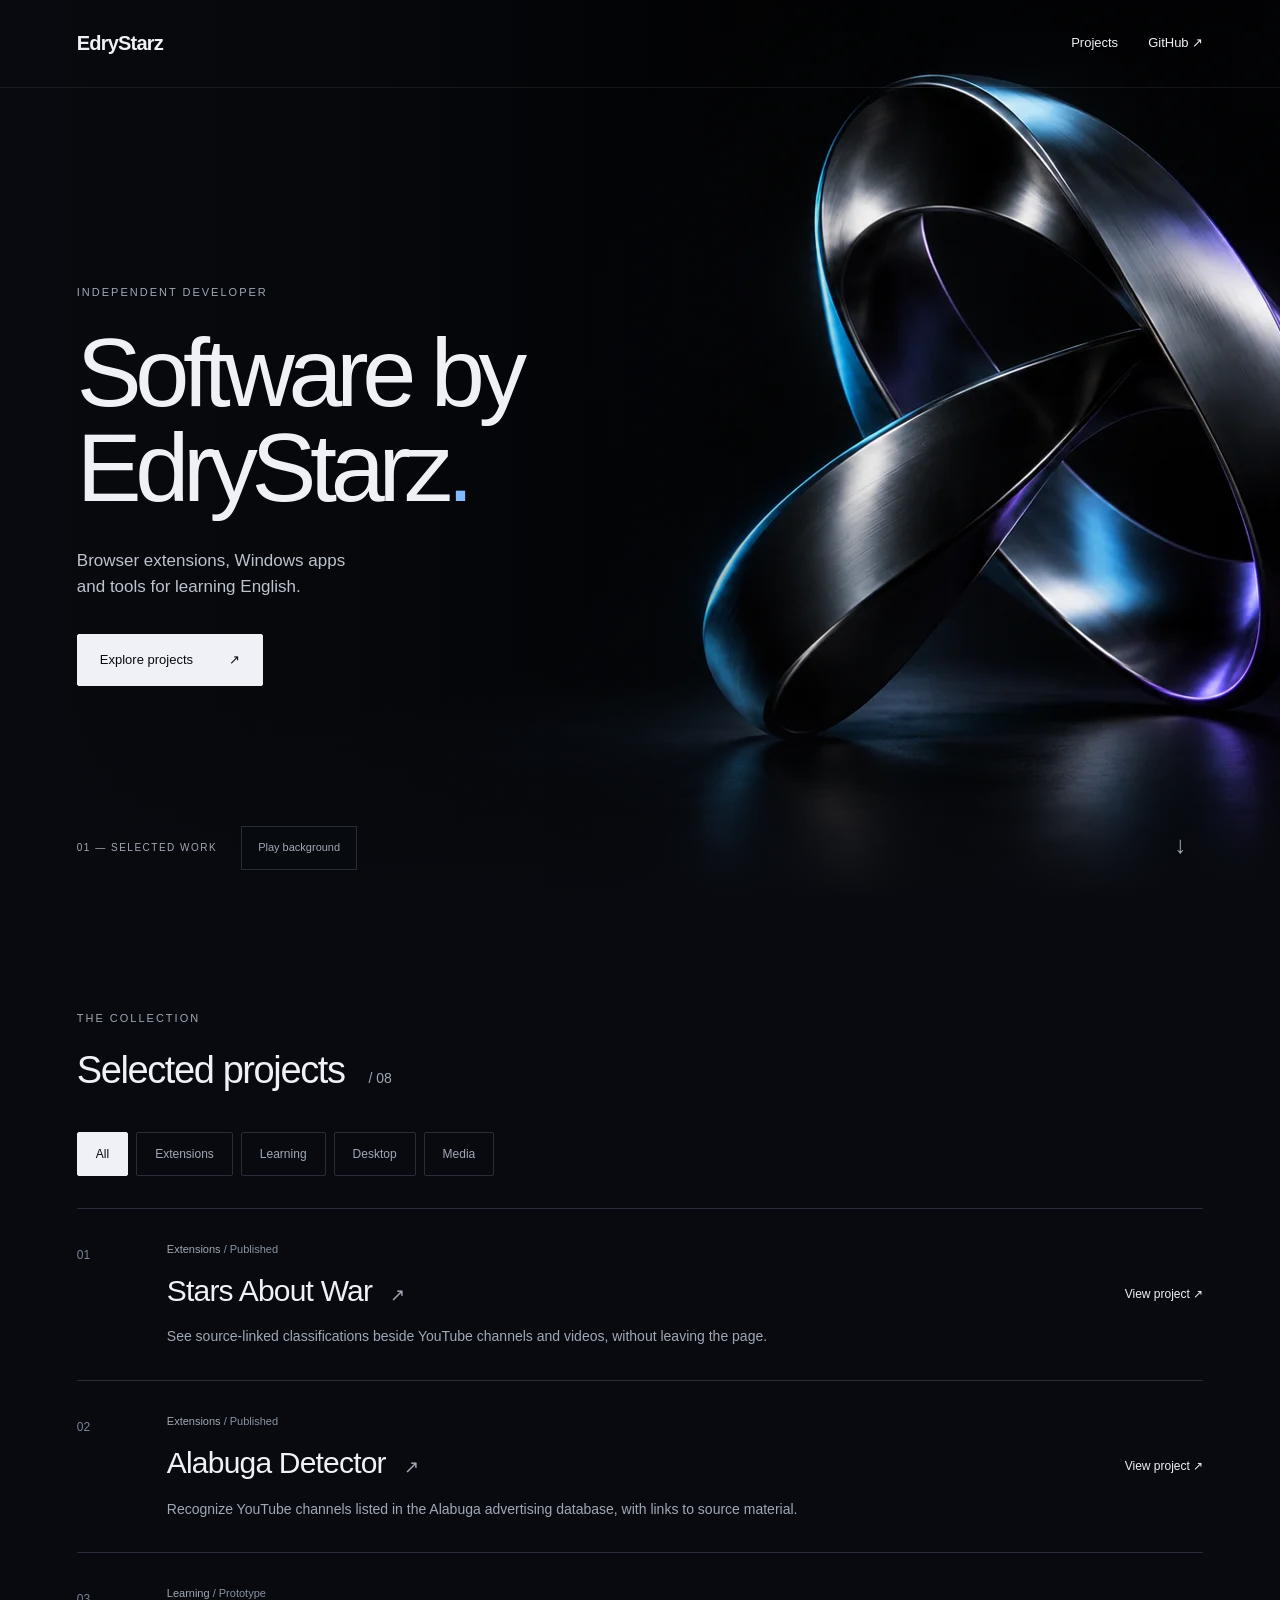
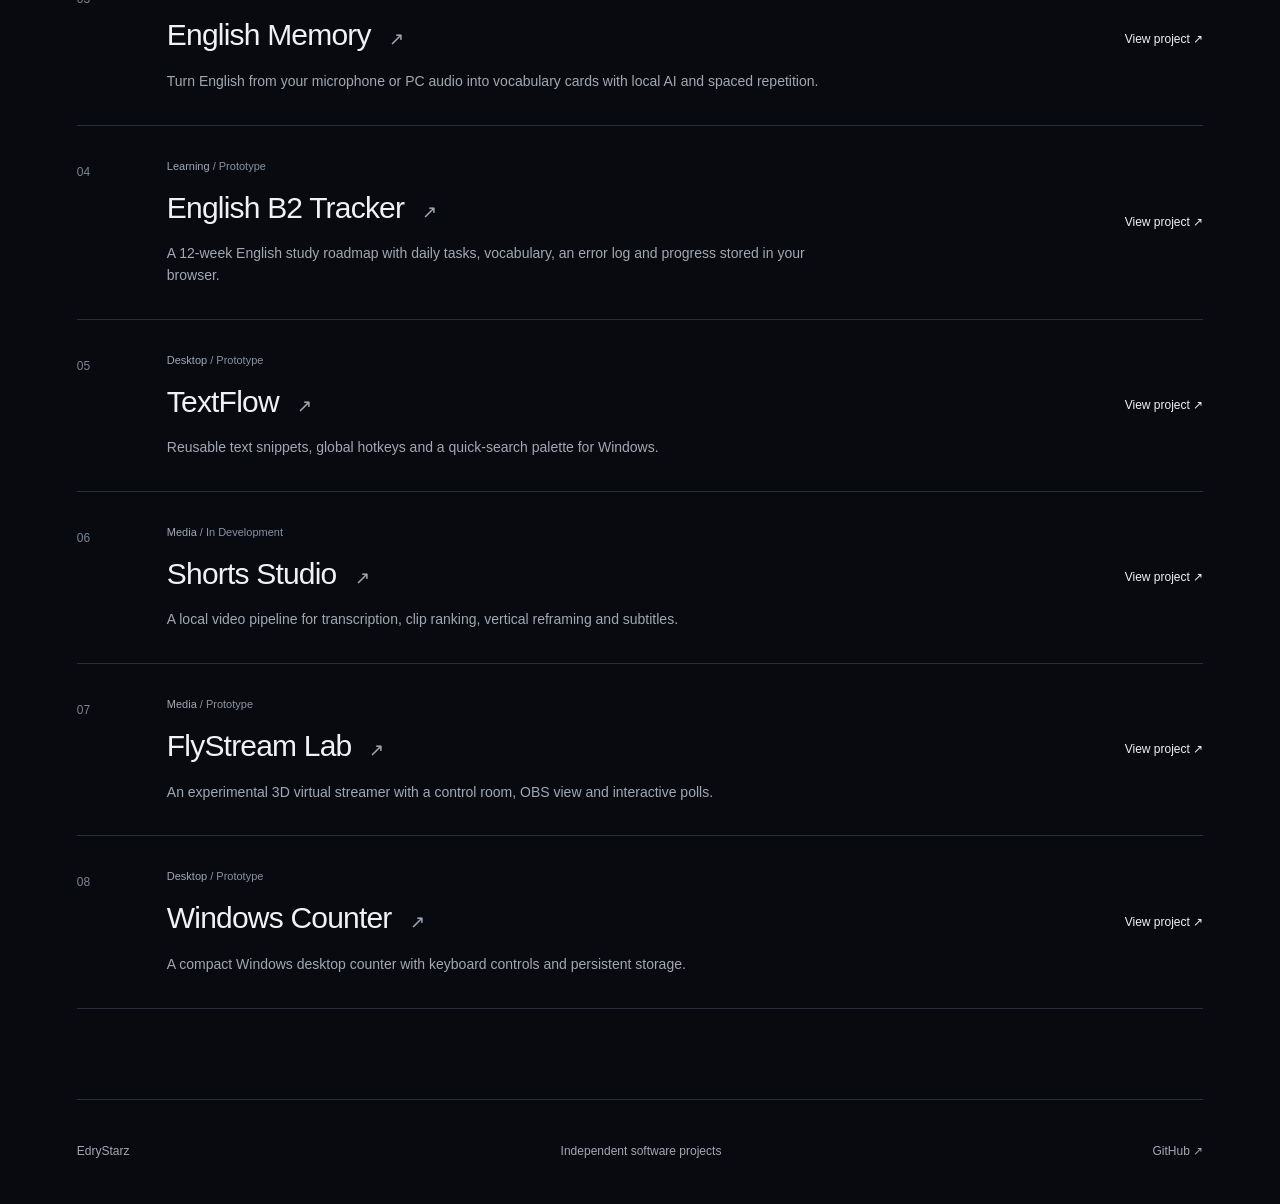
==== commit d31441b3: "docs: add FlyStream project page and validation caveat" ====
--- a/index.html
+++ b/index.html
@@ -1 +1 @@
-<!doctype html><html lang="en"><head><meta charset="utf-8"><meta name="viewport" content="width=device-width,initial-scale=1"><title>EdryStarz — software projects</title><meta name="description" content="Browser extensions, local AI learning tools and Windows utilities."><link rel="canonical" href="https://edrystarz.github.io/"><meta property="og:type" content="website"><meta property="og:title" content="EdryStarz — software projects"><meta property="og:description" content="Browser extensions, local AI learning tools and Windows utilities."><meta property="og:url" content="https://edrystarz.github.io/"><meta property="og:image" content="https://edrystarz.github.io/assets/overview.png"><meta property="og:image:width" content="1200"><meta property="og:image:height" content="630"><meta name="twitter:card" content="summary_large_image"><link rel="icon" href="/assets/favicon.svg" type="image/svg+xml"><link rel="stylesheet" href="/style.css"><script src="/script.js" defer></script></head><body><a class="skip" href="#main">Skip to content</a><header class="nav"><a class="brand" href="/">EdryStarz</a><nav aria-label="Main"><a href="/#projects">Projects</a><a href="https://github.com/EdryStarz">GitHub ↗</a></nav></header><main id="main"><section class="hero"><div class="hero-media" aria-hidden="true"><img src="/assets/hero-poster.webp" alt="" fetchpriority="high"><video muted loop playsinline preload="none" data-ambient-video></video></div><div class="hero-copy"><div class="eyebrow">INDEPENDENT DEVELOPER</div><h1>Software by<br>EdryStarz<span>.</span></h1><p>Browser extensions, Windows apps<br>and tools for learning English.</p><a class="button" href="#projects">Explore projects <span>↗</span></a></div><div class="hero-bottom"><span>01 — SELECTED WORK</span><button type="button" class="video-control" data-video-control hidden>Pause background</button><a href="#projects" aria-label="Scroll to selected projects">↓</a></div></section><section class="catalog" id="projects"><div class="section-heading"><div class="eyebrow">THE COLLECTION</div><h2>Selected projects<span> / 07</span></h2></div><div class="filters" role="group" aria-label="Filter projects"><button type="button" data-filter="All" aria-pressed="true">All</button><button type="button" data-filter="Extensions" aria-pressed="false">Extensions</button><button type="button" data-filter="Learning" aria-pressed="false">Learning</button><button type="button" data-filter="Desktop" aria-pressed="false">Desktop</button><button type="button" data-filter="Media" aria-pressed="false">Media</button></div><div class="grid"><article class="project" data-category="Extensions"><span class="project-number">01</span><div><div class="card-meta">Extensions <span> / Published</span></div><h3><a href="/stars-about-war/">Stars About War<span aria-hidden="true">↗</span></a></h3><p>See source-linked classifications beside YouTube channels and videos, without leaving the page.</p></div><a class="project-open" href="/stars-about-war/" aria-label="Explore Stars About War">View project ↗</a></article><article class="project" data-category="Extensions"><span class="project-number">02</span><div><div class="card-meta">Extensions <span> / Published</span></div><h3><a href="/alabuga-detector/">Alabuga Detector<span aria-hidden="true">↗</span></a></h3><p>Recognize YouTube channels listed in the Alabuga advertising database, with links to source material.</p></div><a class="project-open" href="/alabuga-detector/" aria-label="Explore Alabuga Detector">View project ↗</a></article><article class="project" data-category="Learning"><span class="project-number">03</span><div><div class="card-meta">Learning <span> / Prototype</span></div><h3><a href="/english-memory/">English Memory<span aria-hidden="true">↗</span></a></h3><p>Turn English from your microphone or PC audio into vocabulary cards with local AI and spaced repetition.</p></div><a class="project-open" href="/english-memory/" aria-label="Explore English Memory">View project ↗</a></article><article class="project" data-category="Learning"><span class="project-number">04</span><div><div class="card-meta">Learning <span> / Prototype</span></div><h3><a href="/english-b2-tracker/">English B2 Tracker<span aria-hidden="true">↗</span></a></h3><p>A 12-week English study roadmap with daily tasks, vocabulary, an error log and progress stored in your browser.</p></div><a class="project-open" href="/english-b2-tracker/" aria-label="Explore English B2 Tracker">View project ↗</a></article><article class="project" data-category="Desktop"><span class="project-number">05</span><div><div class="card-meta">Desktop <span> / Prototype</span></div><h3><a href="/textflow/">TextFlow<span aria-hidden="true">↗</span></a></h3><p>Reusable text snippets, global hotkeys and a quick-search palette for Windows.</p></div><a class="project-open" href="/textflow/" aria-label="Explore TextFlow">View project ↗</a></article><article class="project" data-category="Media"><span class="project-number">06</span><div><div class="card-meta">Media <span> / In Development</span></div><h3><a href="/shorts-studio/">Shorts Studio<span aria-hidden="true">↗</span></a></h3><p>A local video pipeline for transcription, clip ranking, vertical reframing and subtitles.</p></div><a class="project-open" href="/shorts-studio/" aria-label="Explore Shorts Studio">View project ↗</a></article><article class="project" data-category="Desktop"><span class="project-number">07</span><div><div class="card-meta">Desktop <span> / Prototype</span></div><h3><a href="/windows-counter/">Windows Counter<span aria-hidden="true">↗</span></a></h3><p>A compact Windows desktop counter with keyboard controls and persistent storage.</p></div><a class="project-open" href="/windows-counter/" aria-label="Explore Windows Counter">View project ↗</a></article></div></section></main><footer><a href="/">EdryStarz</a><p>Independent software projects</p><a href="https://github.com/EdryStarz">GitHub ↗</a></footer><div id="feedback" role="status" aria-live="polite"></div></body></html>+<!doctype html><html lang="en"><head><meta charset="utf-8"><meta name="viewport" content="width=device-width,initial-scale=1"><title>EdryStarz — software projects</title><meta name="description" content="Browser extensions, local AI learning tools and Windows utilities."><link rel="canonical" href="https://edrystarz.github.io/"><meta property="og:type" content="website"><meta property="og:title" content="EdryStarz — software projects"><meta property="og:description" content="Browser extensions, local AI learning tools and Windows utilities."><meta property="og:url" content="https://edrystarz.github.io/"><meta property="og:image" content="https://edrystarz.github.io/assets/overview.png"><meta property="og:image:width" content="1200"><meta property="og:image:height" content="630"><meta name="twitter:card" content="summary_large_image"><link rel="icon" href="/assets/favicon.svg" type="image/svg+xml"><link rel="stylesheet" href="/style.css"><script src="/script.js" defer></script></head><body><a class="skip" href="#main">Skip to content</a><header class="nav"><a class="brand" href="/">EdryStarz</a><nav aria-label="Main"><a href="/#projects">Projects</a><a href="https://github.com/EdryStarz">GitHub ↗</a></nav></header><main id="main"><section class="hero"><div class="hero-media" aria-hidden="true"><img src="/assets/hero-poster.webp" alt="" fetchpriority="high"><video muted loop playsinline preload="none" data-ambient-video></video></div><div class="hero-copy"><div class="eyebrow">INDEPENDENT DEVELOPER</div><h1>Software by<br>EdryStarz<span>.</span></h1><p>Browser extensions, Windows apps<br>and tools for learning English.</p><a class="button" href="#projects">Explore projects <span>↗</span></a></div><div class="hero-bottom"><span>01 — SELECTED WORK</span><button type="button" class="video-control" data-video-control hidden>Pause background</button><a href="#projects" aria-label="Scroll to selected projects">↓</a></div></section><section class="catalog" id="projects"><div class="section-heading"><div class="eyebrow">THE COLLECTION</div><h2>Selected projects<span> / 08</span></h2></div><div class="filters" role="group" aria-label="Filter projects"><button type="button" data-filter="All" aria-pressed="true">All</button><button type="button" data-filter="Extensions" aria-pressed="false">Extensions</button><button type="button" data-filter="Learning" aria-pressed="false">Learning</button><button type="button" data-filter="Desktop" aria-pressed="false">Desktop</button><button type="button" data-filter="Media" aria-pressed="false">Media</button></div><div class="grid"><article class="project" data-category="Extensions"><span class="project-number">01</span><div><div class="card-meta">Extensions <span> / Published</span></div><h3><a href="/stars-about-war/">Stars About War<span aria-hidden="true">↗</span></a></h3><p>See source-linked classifications beside YouTube channels and videos, without leaving the page.</p></div><a class="project-open" href="/stars-about-war/" aria-label="Explore Stars About War">View project ↗</a></article><article class="project" data-category="Extensions"><span class="project-number">02</span><div><div class="card-meta">Extensions <span> / Published</span></div><h3><a href="/alabuga-detector/">Alabuga Detector<span aria-hidden="true">↗</span></a></h3><p>Recognize YouTube channels listed in the Alabuga advertising database, with links to source material.</p></div><a class="project-open" href="/alabuga-detector/" aria-label="Explore Alabuga Detector">View project ↗</a></article><article class="project" data-category="Learning"><span class="project-number">03</span><div><div class="card-meta">Learning <span> / Prototype</span></div><h3><a href="/english-memory/">English Memory<span aria-hidden="true">↗</span></a></h3><p>Turn English from your microphone or PC audio into vocabulary cards with local AI and spaced repetition.</p></div><a class="project-open" href="/english-memory/" aria-label="Explore English Memory">View project ↗</a></article><article class="project" data-category="Learning"><span class="project-number">04</span><div><div class="card-meta">Learning <span> / Prototype</span></div><h3><a href="/english-b2-tracker/">English B2 Tracker<span aria-hidden="true">↗</span></a></h3><p>A 12-week English study roadmap with daily tasks, vocabulary, an error log and progress stored in your browser.</p></div><a class="project-open" href="/english-b2-tracker/" aria-label="Explore English B2 Tracker">View project ↗</a></article><article class="project" data-category="Desktop"><span class="project-number">05</span><div><div class="card-meta">Desktop <span> / Prototype</span></div><h3><a href="/textflow/">TextFlow<span aria-hidden="true">↗</span></a></h3><p>Reusable text snippets, global hotkeys and a quick-search palette for Windows.</p></div><a class="project-open" href="/textflow/" aria-label="Explore TextFlow">View project ↗</a></article><article class="project" data-category="Media"><span class="project-number">06</span><div><div class="card-meta">Media <span> / In Development</span></div><h3><a href="/shorts-studio/">Shorts Studio<span aria-hidden="true">↗</span></a></h3><p>A local video pipeline for transcription, clip ranking, vertical reframing and subtitles.</p></div><a class="project-open" href="/shorts-studio/" aria-label="Explore Shorts Studio">View project ↗</a></article><article class="project" data-category="Media"><span class="project-number">07</span><div><div class="card-meta">Media <span> / Prototype</span></div><h3><a href="/flystream/">FlyStream Lab<span aria-hidden="true">↗</span></a></h3><p>An experimental 3D virtual streamer with a control room, OBS view and interactive polls.</p></div><a class="project-open" href="/flystream/" aria-label="Explore FlyStream Lab">View project ↗</a></article><article class="project" data-category="Desktop"><span class="project-number">08</span><div><div class="card-meta">Desktop <span> / Prototype</span></div><h3><a href="/windows-counter/">Windows Counter<span aria-hidden="true">↗</span></a></h3><p>A compact Windows desktop counter with keyboard controls and persistent storage.</p></div><a class="project-open" href="/windows-counter/" aria-label="Explore Windows Counter">View project ↗</a></article></div></section></main><footer><a href="/">EdryStarz</a><p>Independent software projects</p><a href="https://github.com/EdryStarz">GitHub ↗</a></footer><div id="feedback" role="status" aria-live="polite"></div></body></html>
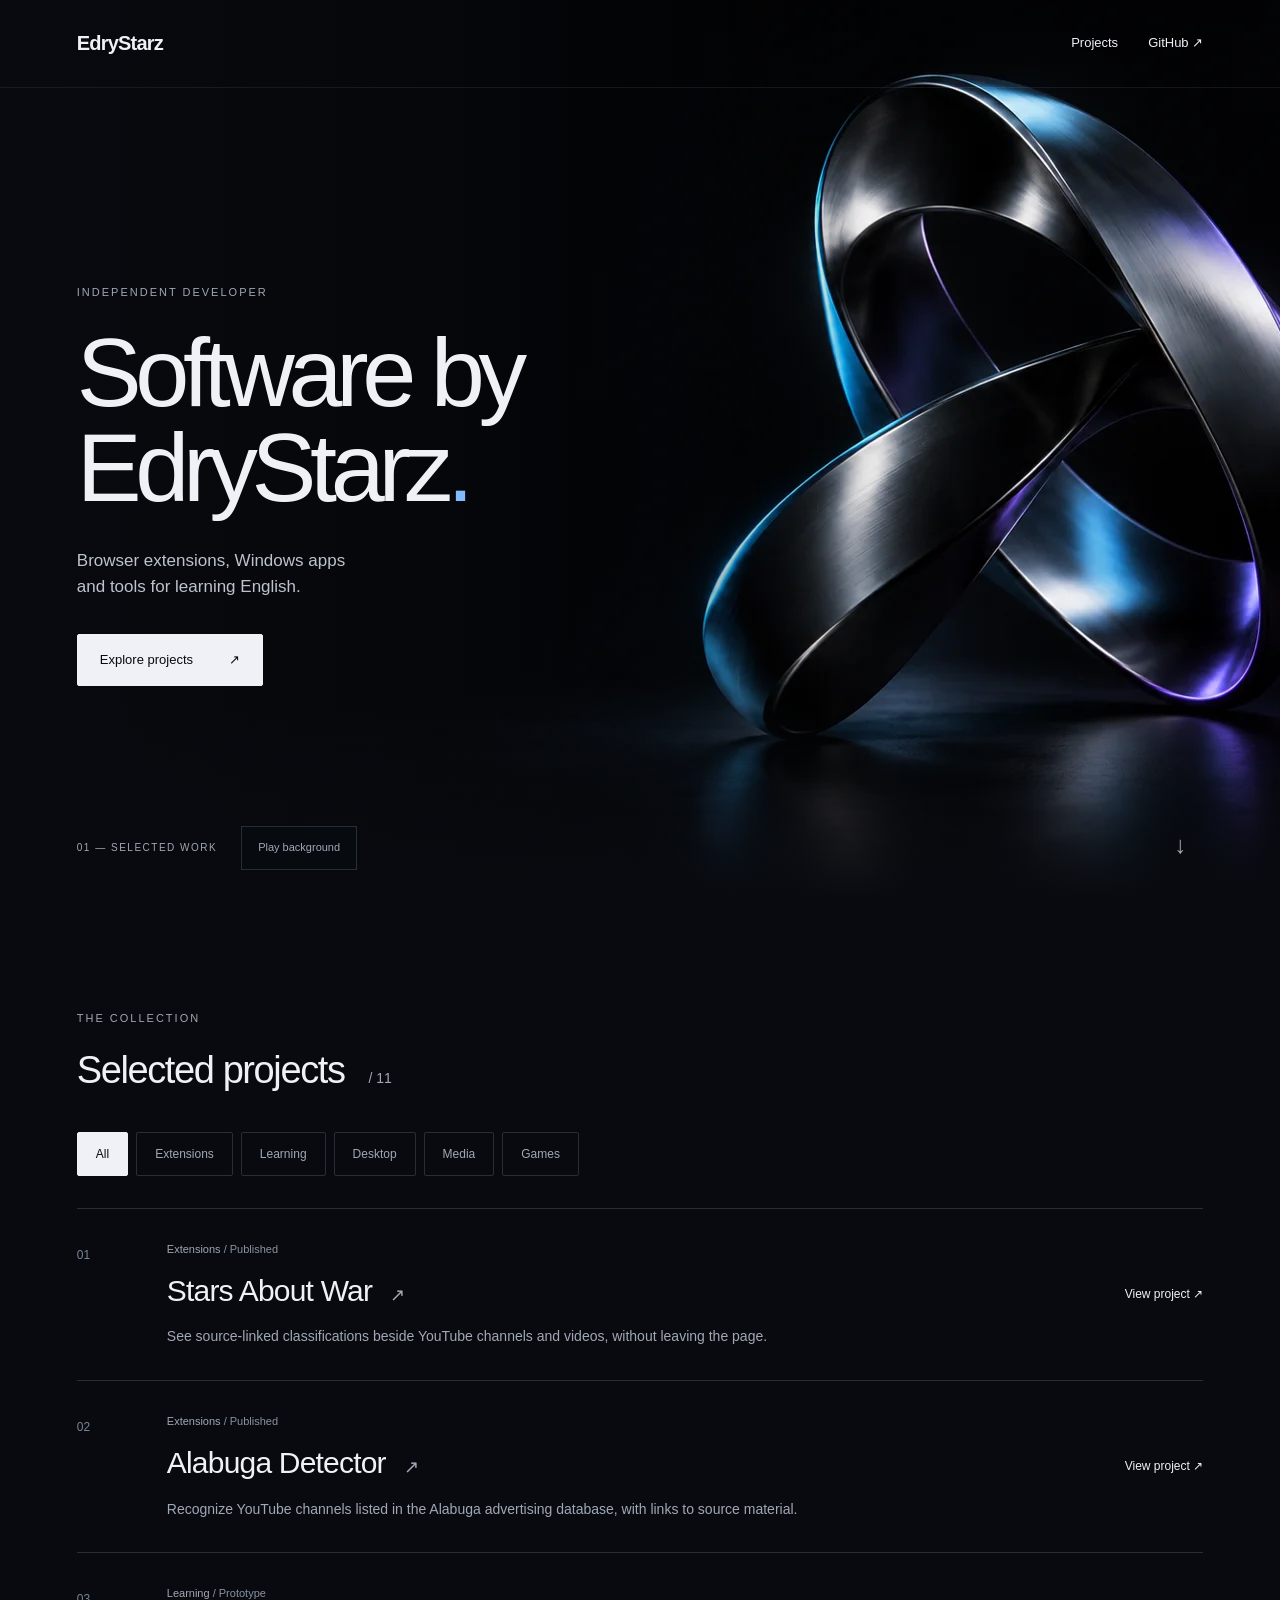
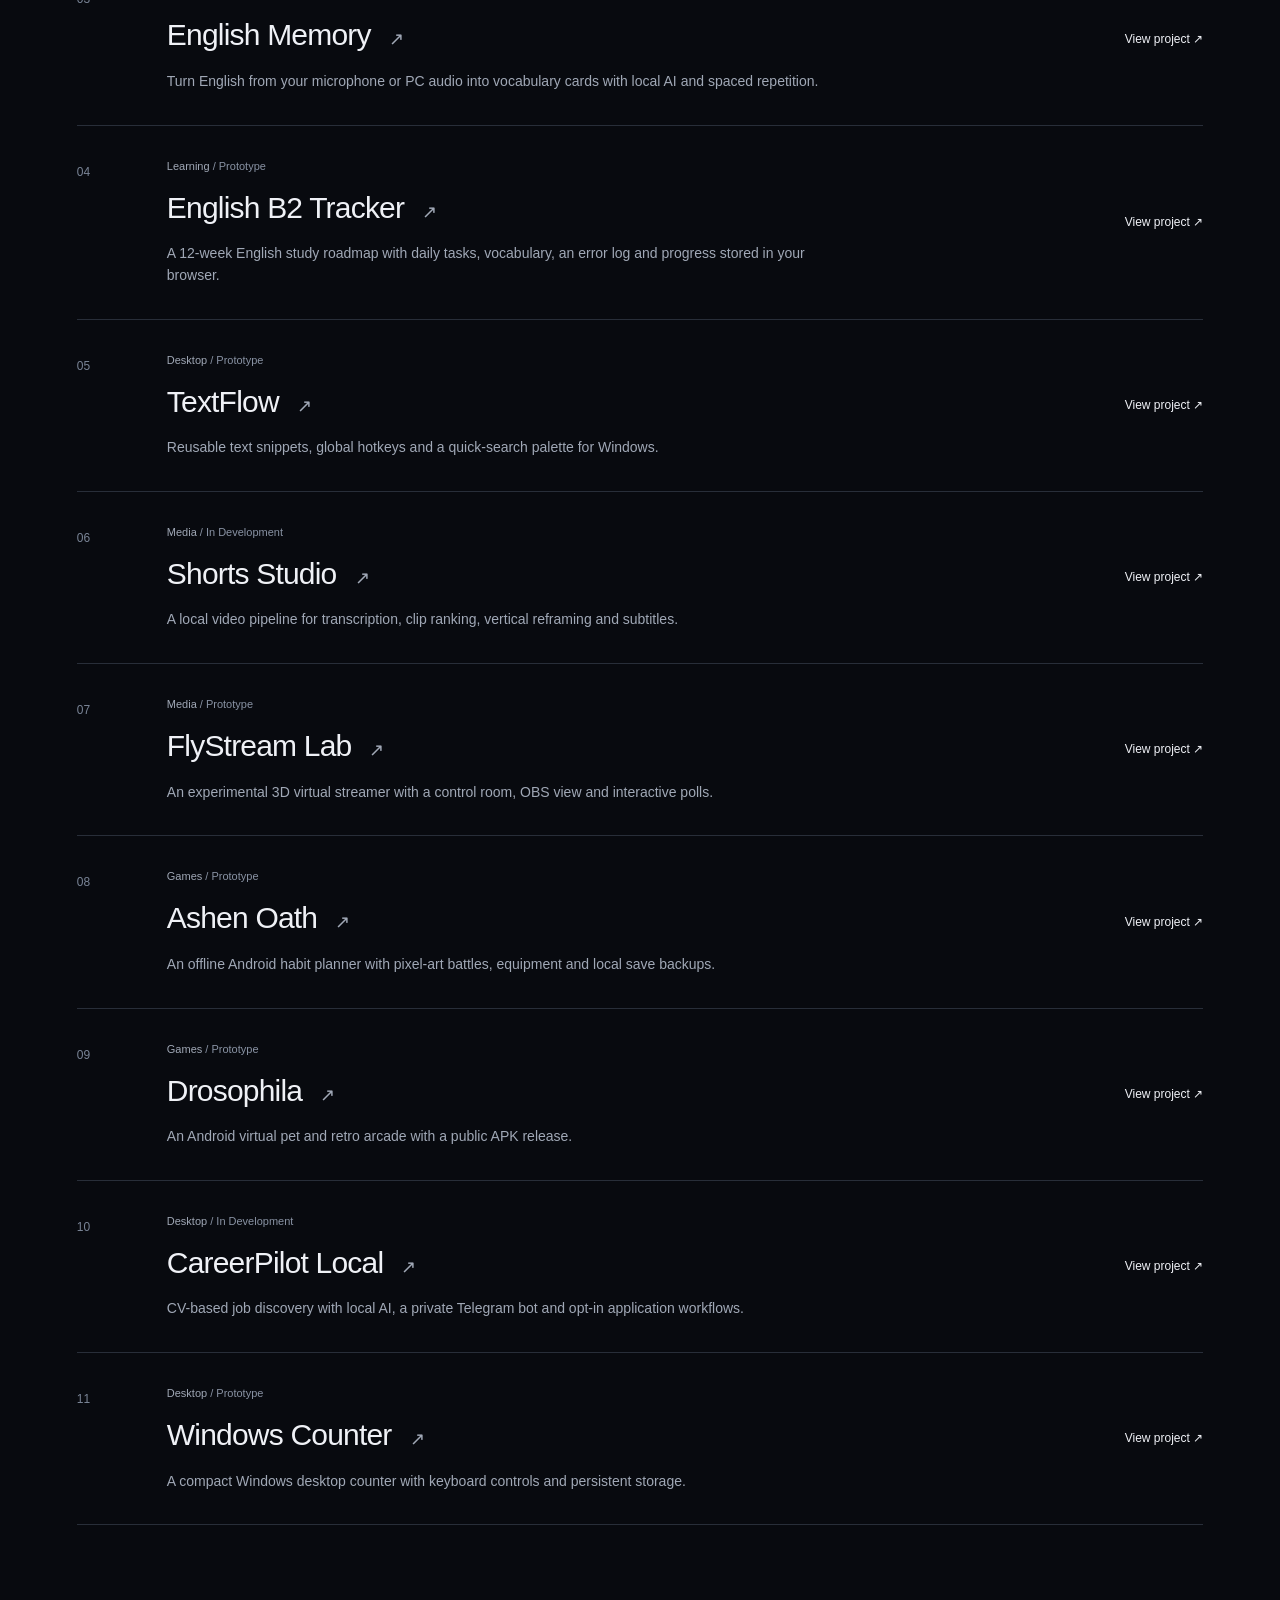
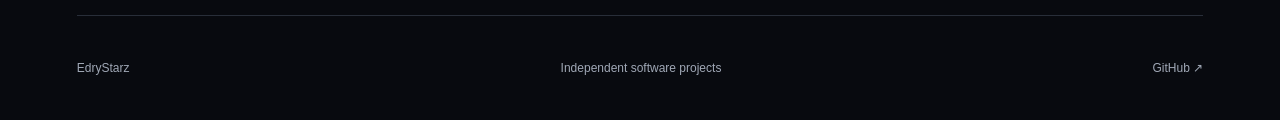
==== commit 36860516: "docs: add Android games and CareerPilot project overviews" ====
--- a/index.html
+++ b/index.html
@@ -1 +1 @@
-<!doctype html><html lang="en"><head><meta charset="utf-8"><meta name="viewport" content="width=device-width,initial-scale=1"><title>EdryStarz — software projects</title><meta name="description" content="Browser extensions, local AI learning tools and Windows utilities."><link rel="canonical" href="https://edrystarz.github.io/"><meta property="og:type" content="website"><meta property="og:title" content="EdryStarz — software projects"><meta property="og:description" content="Browser extensions, local AI learning tools and Windows utilities."><meta property="og:url" content="https://edrystarz.github.io/"><meta property="og:image" content="https://edrystarz.github.io/assets/overview.png"><meta property="og:image:width" content="1200"><meta property="og:image:height" content="630"><meta name="twitter:card" content="summary_large_image"><link rel="icon" href="/assets/favicon.svg" type="image/svg+xml"><link rel="stylesheet" href="/style.css"><script src="/script.js" defer></script></head><body><a class="skip" href="#main">Skip to content</a><header class="nav"><a class="brand" href="/">EdryStarz</a><nav aria-label="Main"><a href="/#projects">Projects</a><a href="https://github.com/EdryStarz">GitHub ↗</a></nav></header><main id="main"><section class="hero"><div class="hero-media" aria-hidden="true"><img src="/assets/hero-poster.webp" alt="" fetchpriority="high"><video muted loop playsinline preload="none" data-ambient-video></video></div><div class="hero-copy"><div class="eyebrow">INDEPENDENT DEVELOPER</div><h1>Software by<br>EdryStarz<span>.</span></h1><p>Browser extensions, Windows apps<br>and tools for learning English.</p><a class="button" href="#projects">Explore projects <span>↗</span></a></div><div class="hero-bottom"><span>01 — SELECTED WORK</span><button type="button" class="video-control" data-video-control hidden>Pause background</button><a href="#projects" aria-label="Scroll to selected projects">↓</a></div></section><section class="catalog" id="projects"><div class="section-heading"><div class="eyebrow">THE COLLECTION</div><h2>Selected projects<span> / 08</span></h2></div><div class="filters" role="group" aria-label="Filter projects"><button type="button" data-filter="All" aria-pressed="true">All</button><button type="button" data-filter="Extensions" aria-pressed="false">Extensions</button><button type="button" data-filter="Learning" aria-pressed="false">Learning</button><button type="button" data-filter="Desktop" aria-pressed="false">Desktop</button><button type="button" data-filter="Media" aria-pressed="false">Media</button></div><div class="grid"><article class="project" data-category="Extensions"><span class="project-number">01</span><div><div class="card-meta">Extensions <span> / Published</span></div><h3><a href="/stars-about-war/">Stars About War<span aria-hidden="true">↗</span></a></h3><p>See source-linked classifications beside YouTube channels and videos, without leaving the page.</p></div><a class="project-open" href="/stars-about-war/" aria-label="Explore Stars About War">View project ↗</a></article><article class="project" data-category="Extensions"><span class="project-number">02</span><div><div class="card-meta">Extensions <span> / Published</span></div><h3><a href="/alabuga-detector/">Alabuga Detector<span aria-hidden="true">↗</span></a></h3><p>Recognize YouTube channels listed in the Alabuga advertising database, with links to source material.</p></div><a class="project-open" href="/alabuga-detector/" aria-label="Explore Alabuga Detector">View project ↗</a></article><article class="project" data-category="Learning"><span class="project-number">03</span><div><div class="card-meta">Learning <span> / Prototype</span></div><h3><a href="/english-memory/">English Memory<span aria-hidden="true">↗</span></a></h3><p>Turn English from your microphone or PC audio into vocabulary cards with local AI and spaced repetition.</p></div><a class="project-open" href="/english-memory/" aria-label="Explore English Memory">View project ↗</a></article><article class="project" data-category="Learning"><span class="project-number">04</span><div><div class="card-meta">Learning <span> / Prototype</span></div><h3><a href="/english-b2-tracker/">English B2 Tracker<span aria-hidden="true">↗</span></a></h3><p>A 12-week English study roadmap with daily tasks, vocabulary, an error log and progress stored in your browser.</p></div><a class="project-open" href="/english-b2-tracker/" aria-label="Explore English B2 Tracker">View project ↗</a></article><article class="project" data-category="Desktop"><span class="project-number">05</span><div><div class="card-meta">Desktop <span> / Prototype</span></div><h3><a href="/textflow/">TextFlow<span aria-hidden="true">↗</span></a></h3><p>Reusable text snippets, global hotkeys and a quick-search palette for Windows.</p></div><a class="project-open" href="/textflow/" aria-label="Explore TextFlow">View project ↗</a></article><article class="project" data-category="Media"><span class="project-number">06</span><div><div class="card-meta">Media <span> / In Development</span></div><h3><a href="/shorts-studio/">Shorts Studio<span aria-hidden="true">↗</span></a></h3><p>A local video pipeline for transcription, clip ranking, vertical reframing and subtitles.</p></div><a class="project-open" href="/shorts-studio/" aria-label="Explore Shorts Studio">View project ↗</a></article><article class="project" data-category="Media"><span class="project-number">07</span><div><div class="card-meta">Media <span> / Prototype</span></div><h3><a href="/flystream/">FlyStream Lab<span aria-hidden="true">↗</span></a></h3><p>An experimental 3D virtual streamer with a control room, OBS view and interactive polls.</p></div><a class="project-open" href="/flystream/" aria-label="Explore FlyStream Lab">View project ↗</a></article><article class="project" data-category="Desktop"><span class="project-number">08</span><div><div class="card-meta">Desktop <span> / Prototype</span></div><h3><a href="/windows-counter/">Windows Counter<span aria-hidden="true">↗</span></a></h3><p>A compact Windows desktop counter with keyboard controls and persistent storage.</p></div><a class="project-open" href="/windows-counter/" aria-label="Explore Windows Counter">View project ↗</a></article></div></section></main><footer><a href="/">EdryStarz</a><p>Independent software projects</p><a href="https://github.com/EdryStarz">GitHub ↗</a></footer><div id="feedback" role="status" aria-live="polite"></div></body></html>+<!doctype html><html lang="en"><head><meta charset="utf-8"><meta name="viewport" content="width=device-width,initial-scale=1"><title>EdryStarz — software projects</title><meta name="description" content="Browser extensions, local AI learning tools and Windows utilities."><link rel="canonical" href="https://edrystarz.github.io/"><meta property="og:type" content="website"><meta property="og:title" content="EdryStarz — software projects"><meta property="og:description" content="Browser extensions, local AI learning tools and Windows utilities."><meta property="og:url" content="https://edrystarz.github.io/"><meta property="og:image" content="https://edrystarz.github.io/assets/overview.png"><meta property="og:image:width" content="1200"><meta property="og:image:height" content="630"><meta name="twitter:card" content="summary_large_image"><link rel="icon" href="/assets/favicon.svg" type="image/svg+xml"><link rel="stylesheet" href="/style.css"><script src="/script.js" defer></script></head><body><a class="skip" href="#main">Skip to content</a><header class="nav"><a class="brand" href="/">EdryStarz</a><nav aria-label="Main"><a href="/#projects">Projects</a><a href="https://github.com/EdryStarz">GitHub ↗</a></nav></header><main id="main"><section class="hero"><div class="hero-media" aria-hidden="true"><img src="/assets/hero-poster.webp" alt="" fetchpriority="high"><video muted loop playsinline preload="none" data-ambient-video></video></div><div class="hero-copy"><div class="eyebrow">INDEPENDENT DEVELOPER</div><h1>Software by<br>EdryStarz<span>.</span></h1><p>Browser extensions, Windows apps<br>and tools for learning English.</p><a class="button" href="#projects">Explore projects <span>↗</span></a></div><div class="hero-bottom"><span>01 — SELECTED WORK</span><button type="button" class="video-control" data-video-control hidden>Pause background</button><a href="#projects" aria-label="Scroll to selected projects">↓</a></div></section><section class="catalog" id="projects"><div class="section-heading"><div class="eyebrow">THE COLLECTION</div><h2>Selected projects<span> / 11</span></h2></div><div class="filters" role="group" aria-label="Filter projects"><button type="button" data-filter="All" aria-pressed="true">All</button><button type="button" data-filter="Extensions" aria-pressed="false">Extensions</button><button type="button" data-filter="Learning" aria-pressed="false">Learning</button><button type="button" data-filter="Desktop" aria-pressed="false">Desktop</button><button type="button" data-filter="Media" aria-pressed="false">Media</button><button type="button" data-filter="Games" aria-pressed="false">Games</button></div><div class="grid"><article class="project" data-category="Extensions"><span class="project-number">01</span><div><div class="card-meta">Extensions <span> / Published</span></div><h3><a href="/stars-about-war/">Stars About War<span aria-hidden="true">↗</span></a></h3><p>See source-linked classifications beside YouTube channels and videos, without leaving the page.</p></div><a class="project-open" href="/stars-about-war/" aria-label="Explore Stars About War">View project ↗</a></article><article class="project" data-category="Extensions"><span class="project-number">02</span><div><div class="card-meta">Extensions <span> / Published</span></div><h3><a href="/alabuga-detector/">Alabuga Detector<span aria-hidden="true">↗</span></a></h3><p>Recognize YouTube channels listed in the Alabuga advertising database, with links to source material.</p></div><a class="project-open" href="/alabuga-detector/" aria-label="Explore Alabuga Detector">View project ↗</a></article><article class="project" data-category="Learning"><span class="project-number">03</span><div><div class="card-meta">Learning <span> / Prototype</span></div><h3><a href="/english-memory/">English Memory<span aria-hidden="true">↗</span></a></h3><p>Turn English from your microphone or PC audio into vocabulary cards with local AI and spaced repetition.</p></div><a class="project-open" href="/english-memory/" aria-label="Explore English Memory">View project ↗</a></article><article class="project" data-category="Learning"><span class="project-number">04</span><div><div class="card-meta">Learning <span> / Prototype</span></div><h3><a href="/english-b2-tracker/">English B2 Tracker<span aria-hidden="true">↗</span></a></h3><p>A 12-week English study roadmap with daily tasks, vocabulary, an error log and progress stored in your browser.</p></div><a class="project-open" href="/english-b2-tracker/" aria-label="Explore English B2 Tracker">View project ↗</a></article><article class="project" data-category="Desktop"><span class="project-number">05</span><div><div class="card-meta">Desktop <span> / Prototype</span></div><h3><a href="/textflow/">TextFlow<span aria-hidden="true">↗</span></a></h3><p>Reusable text snippets, global hotkeys and a quick-search palette for Windows.</p></div><a class="project-open" href="/textflow/" aria-label="Explore TextFlow">View project ↗</a></article><article class="project" data-category="Media"><span class="project-number">06</span><div><div class="card-meta">Media <span> / In Development</span></div><h3><a href="/shorts-studio/">Shorts Studio<span aria-hidden="true">↗</span></a></h3><p>A local video pipeline for transcription, clip ranking, vertical reframing and subtitles.</p></div><a class="project-open" href="/shorts-studio/" aria-label="Explore Shorts Studio">View project ↗</a></article><article class="project" data-category="Media"><span class="project-number">07</span><div><div class="card-meta">Media <span> / Prototype</span></div><h3><a href="/flystream/">FlyStream Lab<span aria-hidden="true">↗</span></a></h3><p>An experimental 3D virtual streamer with a control room, OBS view and interactive polls.</p></div><a class="project-open" href="/flystream/" aria-label="Explore FlyStream Lab">View project ↗</a></article><article class="project" data-category="Games"><span class="project-number">08</span><div><div class="card-meta">Games <span> / Prototype</span></div><h3><a href="/ashen-oath-overview/">Ashen Oath<span aria-hidden="true">↗</span></a></h3><p>An offline Android habit planner with pixel-art battles, equipment and local save backups.</p></div><a class="project-open" href="/ashen-oath-overview/" aria-label="Explore Ashen Oath">View project ↗</a></article><article class="project" data-category="Games"><span class="project-number">09</span><div><div class="card-meta">Games <span> / Prototype</span></div><h3><a href="/drosophila-overview/">Drosophila<span aria-hidden="true">↗</span></a></h3><p>An Android virtual pet and retro arcade with a public APK release.</p></div><a class="project-open" href="/drosophila-overview/" aria-label="Explore Drosophila">View project ↗</a></article><article class="project" data-category="Desktop"><span class="project-number">10</span><div><div class="card-meta">Desktop <span> / In Development</span></div><h3><a href="/careerpilot-local/">CareerPilot Local<span aria-hidden="true">↗</span></a></h3><p>CV-based job discovery with local AI, a private Telegram bot and opt-in application workflows.</p></div><a class="project-open" href="/careerpilot-local/" aria-label="Explore CareerPilot Local">View project ↗</a></article><article class="project" data-category="Desktop"><span class="project-number">11</span><div><div class="card-meta">Desktop <span> / Prototype</span></div><h3><a href="/windows-counter/">Windows Counter<span aria-hidden="true">↗</span></a></h3><p>A compact Windows desktop counter with keyboard controls and persistent storage.</p></div><a class="project-open" href="/windows-counter/" aria-label="Explore Windows Counter">View project ↗</a></article></div></section></main><footer><a href="/">EdryStarz</a><p>Independent software projects</p><a href="https://github.com/EdryStarz">GitHub ↗</a></footer><div id="feedback" role="status" aria-live="polite"></div></body></html>
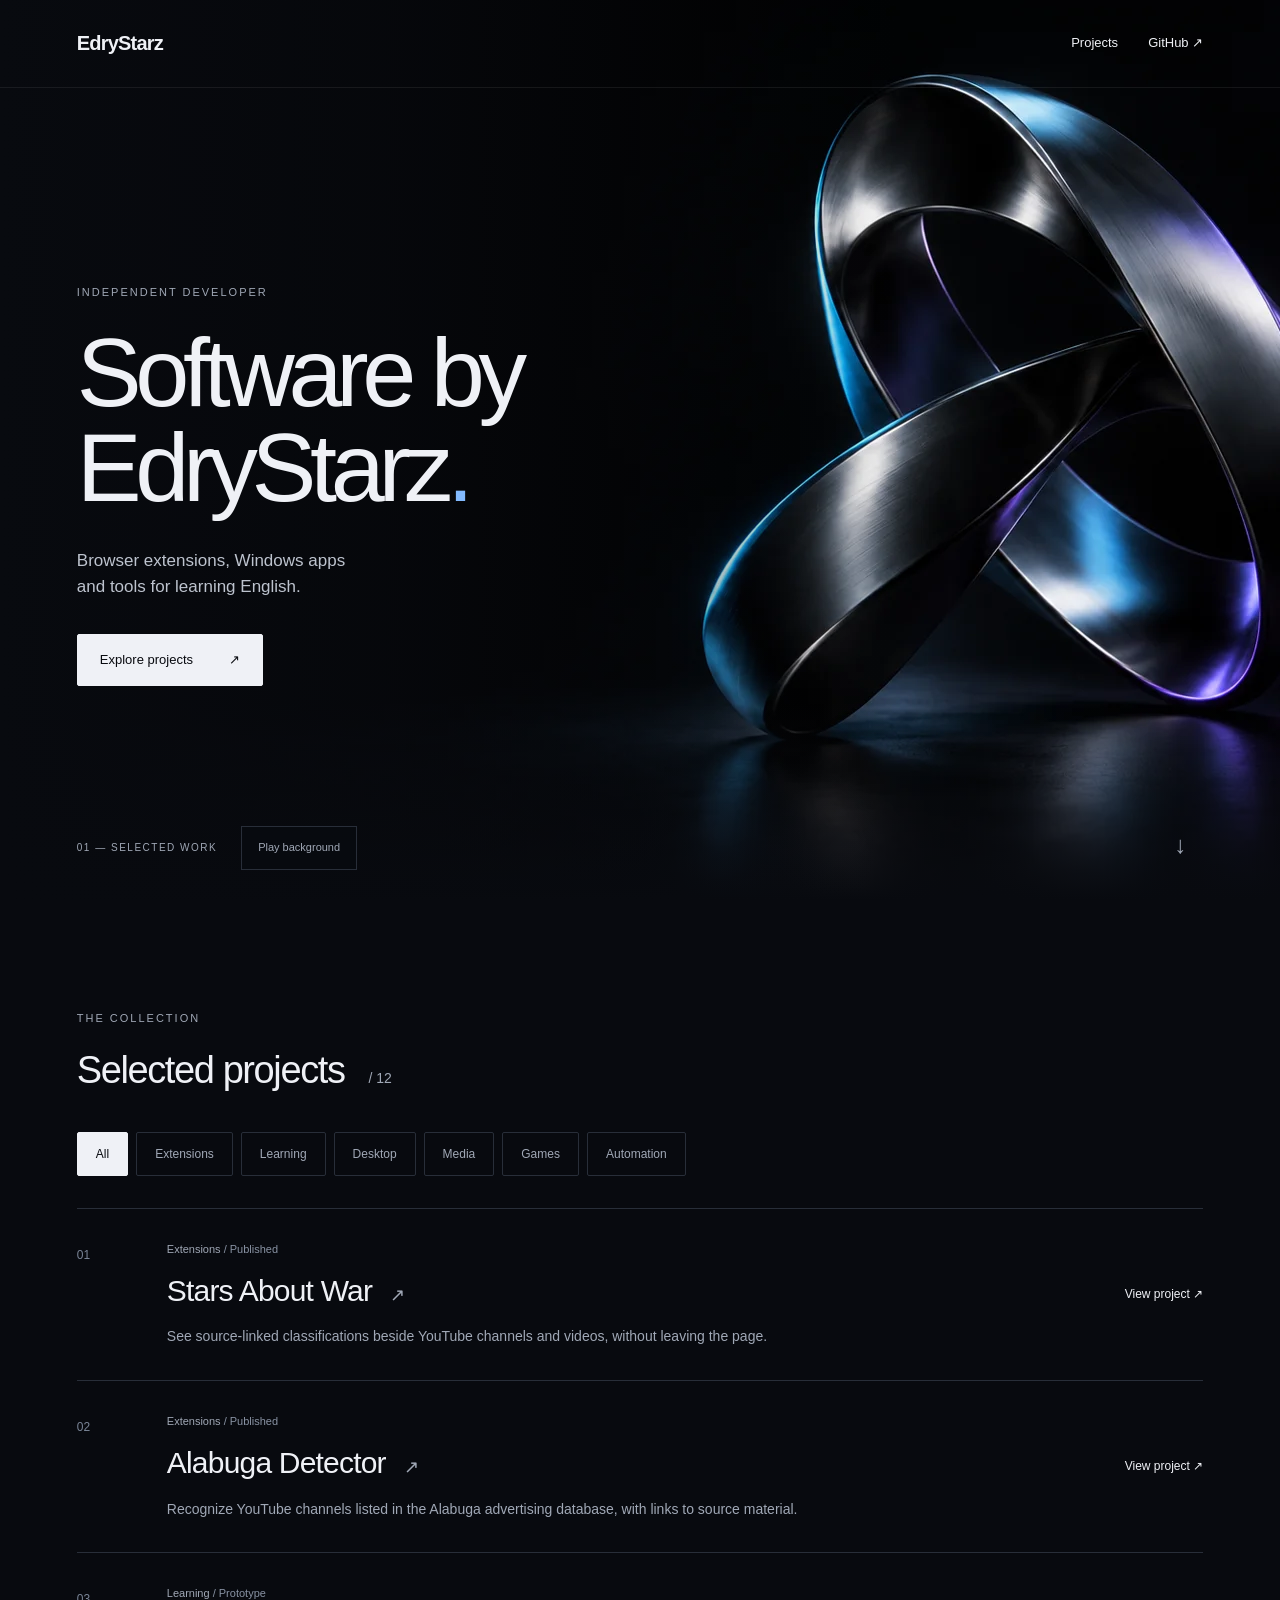
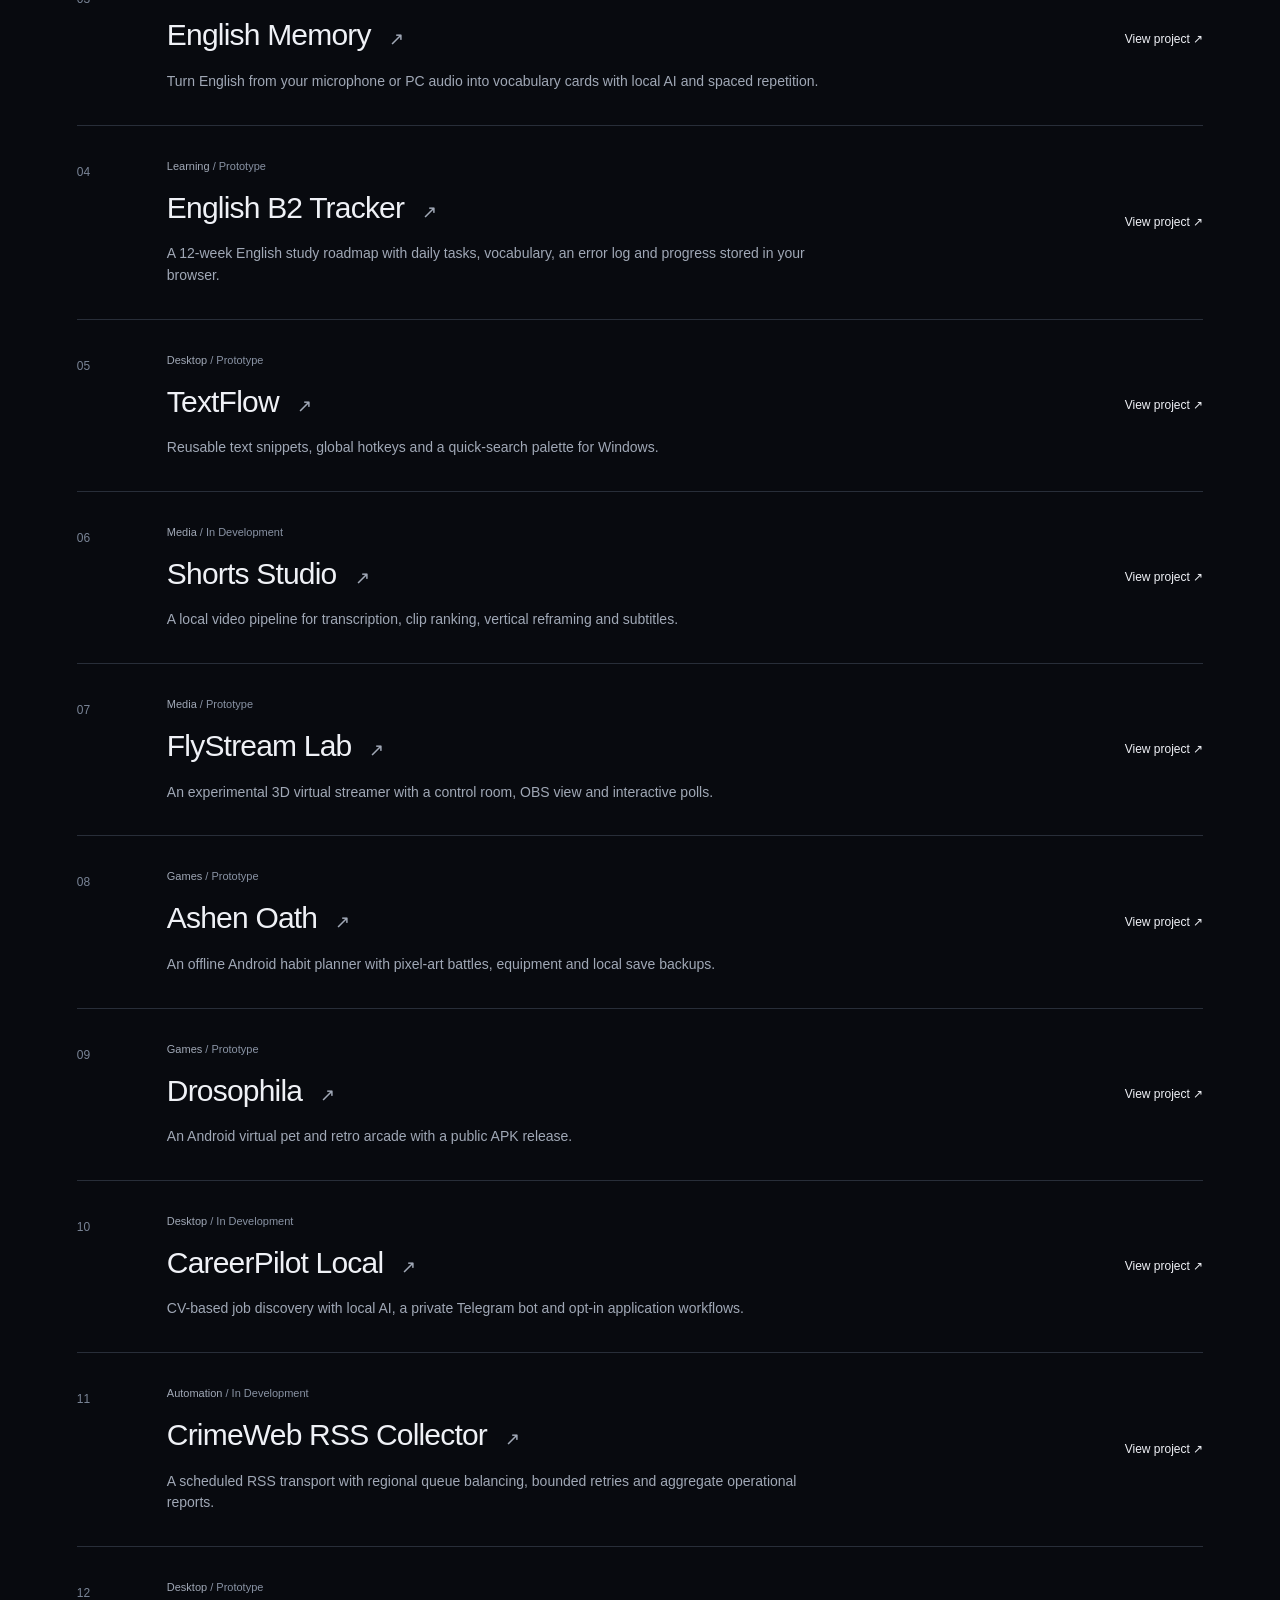
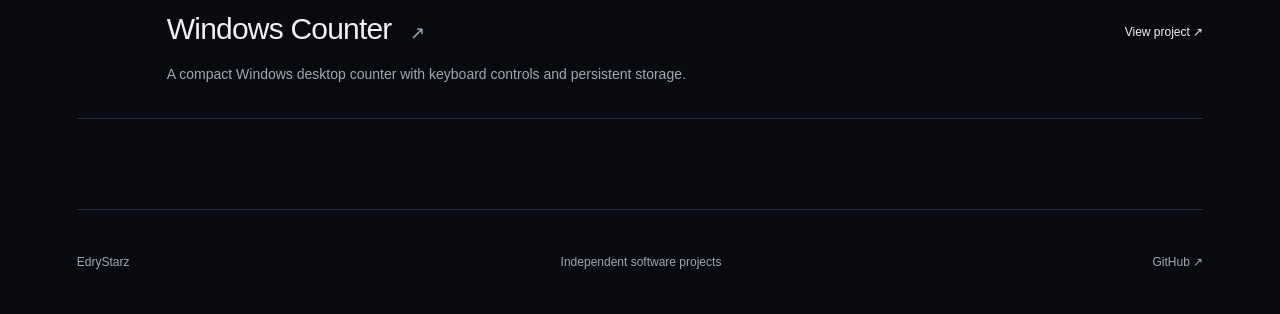
==== commit c7d486bd: "docs: add CrimeWeb RSS collector overview" ====
--- a/index.html
+++ b/index.html
@@ -1 +1 @@
-<!doctype html><html lang="en"><head><meta charset="utf-8"><meta name="viewport" content="width=device-width,initial-scale=1"><title>EdryStarz — software projects</title><meta name="description" content="Browser extensions, local AI learning tools and Windows utilities."><link rel="canonical" href="https://edrystarz.github.io/"><meta property="og:type" content="website"><meta property="og:title" content="EdryStarz — software projects"><meta property="og:description" content="Browser extensions, local AI learning tools and Windows utilities."><meta property="og:url" content="https://edrystarz.github.io/"><meta property="og:image" content="https://edrystarz.github.io/assets/overview.png"><meta property="og:image:width" content="1200"><meta property="og:image:height" content="630"><meta name="twitter:card" content="summary_large_image"><link rel="icon" href="/assets/favicon.svg" type="image/svg+xml"><link rel="stylesheet" href="/style.css"><script src="/script.js" defer></script></head><body><a class="skip" href="#main">Skip to content</a><header class="nav"><a class="brand" href="/">EdryStarz</a><nav aria-label="Main"><a href="/#projects">Projects</a><a href="https://github.com/EdryStarz">GitHub ↗</a></nav></header><main id="main"><section class="hero"><div class="hero-media" aria-hidden="true"><img src="/assets/hero-poster.webp" alt="" fetchpriority="high"><video muted loop playsinline preload="none" data-ambient-video></video></div><div class="hero-copy"><div class="eyebrow">INDEPENDENT DEVELOPER</div><h1>Software by<br>EdryStarz<span>.</span></h1><p>Browser extensions, Windows apps<br>and tools for learning English.</p><a class="button" href="#projects">Explore projects <span>↗</span></a></div><div class="hero-bottom"><span>01 — SELECTED WORK</span><button type="button" class="video-control" data-video-control hidden>Pause background</button><a href="#projects" aria-label="Scroll to selected projects">↓</a></div></section><section class="catalog" id="projects"><div class="section-heading"><div class="eyebrow">THE COLLECTION</div><h2>Selected projects<span> / 11</span></h2></div><div class="filters" role="group" aria-label="Filter projects"><button type="button" data-filter="All" aria-pressed="true">All</button><button type="button" data-filter="Extensions" aria-pressed="false">Extensions</button><button type="button" data-filter="Learning" aria-pressed="false">Learning</button><button type="button" data-filter="Desktop" aria-pressed="false">Desktop</button><button type="button" data-filter="Media" aria-pressed="false">Media</button><button type="button" data-filter="Games" aria-pressed="false">Games</button></div><div class="grid"><article class="project" data-category="Extensions"><span class="project-number">01</span><div><div class="card-meta">Extensions <span> / Published</span></div><h3><a href="/stars-about-war/">Stars About War<span aria-hidden="true">↗</span></a></h3><p>See source-linked classifications beside YouTube channels and videos, without leaving the page.</p></div><a class="project-open" href="/stars-about-war/" aria-label="Explore Stars About War">View project ↗</a></article><article class="project" data-category="Extensions"><span class="project-number">02</span><div><div class="card-meta">Extensions <span> / Published</span></div><h3><a href="/alabuga-detector/">Alabuga Detector<span aria-hidden="true">↗</span></a></h3><p>Recognize YouTube channels listed in the Alabuga advertising database, with links to source material.</p></div><a class="project-open" href="/alabuga-detector/" aria-label="Explore Alabuga Detector">View project ↗</a></article><article class="project" data-category="Learning"><span class="project-number">03</span><div><div class="card-meta">Learning <span> / Prototype</span></div><h3><a href="/english-memory/">English Memory<span aria-hidden="true">↗</span></a></h3><p>Turn English from your microphone or PC audio into vocabulary cards with local AI and spaced repetition.</p></div><a class="project-open" href="/english-memory/" aria-label="Explore English Memory">View project ↗</a></article><article class="project" data-category="Learning"><span class="project-number">04</span><div><div class="card-meta">Learning <span> / Prototype</span></div><h3><a href="/english-b2-tracker/">English B2 Tracker<span aria-hidden="true">↗</span></a></h3><p>A 12-week English study roadmap with daily tasks, vocabulary, an error log and progress stored in your browser.</p></div><a class="project-open" href="/english-b2-tracker/" aria-label="Explore English B2 Tracker">View project ↗</a></article><article class="project" data-category="Desktop"><span class="project-number">05</span><div><div class="card-meta">Desktop <span> / Prototype</span></div><h3><a href="/textflow/">TextFlow<span aria-hidden="true">↗</span></a></h3><p>Reusable text snippets, global hotkeys and a quick-search palette for Windows.</p></div><a class="project-open" href="/textflow/" aria-label="Explore TextFlow">View project ↗</a></article><article class="project" data-category="Media"><span class="project-number">06</span><div><div class="card-meta">Media <span> / In Development</span></div><h3><a href="/shorts-studio/">Shorts Studio<span aria-hidden="true">↗</span></a></h3><p>A local video pipeline for transcription, clip ranking, vertical reframing and subtitles.</p></div><a class="project-open" href="/shorts-studio/" aria-label="Explore Shorts Studio">View project ↗</a></article><article class="project" data-category="Media"><span class="project-number">07</span><div><div class="card-meta">Media <span> / Prototype</span></div><h3><a href="/flystream/">FlyStream Lab<span aria-hidden="true">↗</span></a></h3><p>An experimental 3D virtual streamer with a control room, OBS view and interactive polls.</p></div><a class="project-open" href="/flystream/" aria-label="Explore FlyStream Lab">View project ↗</a></article><article class="project" data-category="Games"><span class="project-number">08</span><div><div class="card-meta">Games <span> / Prototype</span></div><h3><a href="/ashen-oath-overview/">Ashen Oath<span aria-hidden="true">↗</span></a></h3><p>An offline Android habit planner with pixel-art battles, equipment and local save backups.</p></div><a class="project-open" href="/ashen-oath-overview/" aria-label="Explore Ashen Oath">View project ↗</a></article><article class="project" data-category="Games"><span class="project-number">09</span><div><div class="card-meta">Games <span> / Prototype</span></div><h3><a href="/drosophila-overview/">Drosophila<span aria-hidden="true">↗</span></a></h3><p>An Android virtual pet and retro arcade with a public APK release.</p></div><a class="project-open" href="/drosophila-overview/" aria-label="Explore Drosophila">View project ↗</a></article><article class="project" data-category="Desktop"><span class="project-number">10</span><div><div class="card-meta">Desktop <span> / In Development</span></div><h3><a href="/careerpilot-local/">CareerPilot Local<span aria-hidden="true">↗</span></a></h3><p>CV-based job discovery with local AI, a private Telegram bot and opt-in application workflows.</p></div><a class="project-open" href="/careerpilot-local/" aria-label="Explore CareerPilot Local">View project ↗</a></article><article class="project" data-category="Desktop"><span class="project-number">11</span><div><div class="card-meta">Desktop <span> / Prototype</span></div><h3><a href="/windows-counter/">Windows Counter<span aria-hidden="true">↗</span></a></h3><p>A compact Windows desktop counter with keyboard controls and persistent storage.</p></div><a class="project-open" href="/windows-counter/" aria-label="Explore Windows Counter">View project ↗</a></article></div></section></main><footer><a href="/">EdryStarz</a><p>Independent software projects</p><a href="https://github.com/EdryStarz">GitHub ↗</a></footer><div id="feedback" role="status" aria-live="polite"></div></body></html>+<!doctype html><html lang="en"><head><meta charset="utf-8"><meta name="viewport" content="width=device-width,initial-scale=1"><title>EdryStarz — software projects</title><meta name="description" content="Browser extensions, local AI learning tools and Windows utilities."><link rel="canonical" href="https://edrystarz.github.io/"><meta property="og:type" content="website"><meta property="og:title" content="EdryStarz — software projects"><meta property="og:description" content="Browser extensions, local AI learning tools and Windows utilities."><meta property="og:url" content="https://edrystarz.github.io/"><meta property="og:image" content="https://edrystarz.github.io/assets/overview.png"><meta property="og:image:width" content="1200"><meta property="og:image:height" content="630"><meta name="twitter:card" content="summary_large_image"><link rel="icon" href="/assets/favicon.svg" type="image/svg+xml"><link rel="stylesheet" href="/style.css"><script src="/script.js" defer></script></head><body><a class="skip" href="#main">Skip to content</a><header class="nav"><a class="brand" href="/">EdryStarz</a><nav aria-label="Main"><a href="/#projects">Projects</a><a href="https://github.com/EdryStarz">GitHub ↗</a></nav></header><main id="main"><section class="hero"><div class="hero-media" aria-hidden="true"><img src="/assets/hero-poster.webp" alt="" fetchpriority="high"><video muted loop playsinline preload="none" data-ambient-video></video></div><div class="hero-copy"><div class="eyebrow">INDEPENDENT DEVELOPER</div><h1>Software by<br>EdryStarz<span>.</span></h1><p>Browser extensions, Windows apps<br>and tools for learning English.</p><a class="button" href="#projects">Explore projects <span>↗</span></a></div><div class="hero-bottom"><span>01 — SELECTED WORK</span><button type="button" class="video-control" data-video-control hidden>Pause background</button><a href="#projects" aria-label="Scroll to selected projects">↓</a></div></section><section class="catalog" id="projects"><div class="section-heading"><div class="eyebrow">THE COLLECTION</div><h2>Selected projects<span> / 12</span></h2></div><div class="filters" role="group" aria-label="Filter projects"><button type="button" data-filter="All" aria-pressed="true">All</button><button type="button" data-filter="Extensions" aria-pressed="false">Extensions</button><button type="button" data-filter="Learning" aria-pressed="false">Learning</button><button type="button" data-filter="Desktop" aria-pressed="false">Desktop</button><button type="button" data-filter="Media" aria-pressed="false">Media</button><button type="button" data-filter="Games" aria-pressed="false">Games</button><button type="button" data-filter="Automation" aria-pressed="false">Automation</button></div><div class="grid"><article class="project" data-category="Extensions"><span class="project-number">01</span><div><div class="card-meta">Extensions <span> / Published</span></div><h3><a href="/stars-about-war/">Stars About War<span aria-hidden="true">↗</span></a></h3><p>See source-linked classifications beside YouTube channels and videos, without leaving the page.</p></div><a class="project-open" href="/stars-about-war/" aria-label="Explore Stars About War">View project ↗</a></article><article class="project" data-category="Extensions"><span class="project-number">02</span><div><div class="card-meta">Extensions <span> / Published</span></div><h3><a href="/alabuga-detector/">Alabuga Detector<span aria-hidden="true">↗</span></a></h3><p>Recognize YouTube channels listed in the Alabuga advertising database, with links to source material.</p></div><a class="project-open" href="/alabuga-detector/" aria-label="Explore Alabuga Detector">View project ↗</a></article><article class="project" data-category="Learning"><span class="project-number">03</span><div><div class="card-meta">Learning <span> / Prototype</span></div><h3><a href="/english-memory/">English Memory<span aria-hidden="true">↗</span></a></h3><p>Turn English from your microphone or PC audio into vocabulary cards with local AI and spaced repetition.</p></div><a class="project-open" href="/english-memory/" aria-label="Explore English Memory">View project ↗</a></article><article class="project" data-category="Learning"><span class="project-number">04</span><div><div class="card-meta">Learning <span> / Prototype</span></div><h3><a href="/english-b2-tracker/">English B2 Tracker<span aria-hidden="true">↗</span></a></h3><p>A 12-week English study roadmap with daily tasks, vocabulary, an error log and progress stored in your browser.</p></div><a class="project-open" href="/english-b2-tracker/" aria-label="Explore English B2 Tracker">View project ↗</a></article><article class="project" data-category="Desktop"><span class="project-number">05</span><div><div class="card-meta">Desktop <span> / Prototype</span></div><h3><a href="/textflow/">TextFlow<span aria-hidden="true">↗</span></a></h3><p>Reusable text snippets, global hotkeys and a quick-search palette for Windows.</p></div><a class="project-open" href="/textflow/" aria-label="Explore TextFlow">View project ↗</a></article><article class="project" data-category="Media"><span class="project-number">06</span><div><div class="card-meta">Media <span> / In Development</span></div><h3><a href="/shorts-studio/">Shorts Studio<span aria-hidden="true">↗</span></a></h3><p>A local video pipeline for transcription, clip ranking, vertical reframing and subtitles.</p></div><a class="project-open" href="/shorts-studio/" aria-label="Explore Shorts Studio">View project ↗</a></article><article class="project" data-category="Media"><span class="project-number">07</span><div><div class="card-meta">Media <span> / Prototype</span></div><h3><a href="/flystream/">FlyStream Lab<span aria-hidden="true">↗</span></a></h3><p>An experimental 3D virtual streamer with a control room, OBS view and interactive polls.</p></div><a class="project-open" href="/flystream/" aria-label="Explore FlyStream Lab">View project ↗</a></article><article class="project" data-category="Games"><span class="project-number">08</span><div><div class="card-meta">Games <span> / Prototype</span></div><h3><a href="/ashen-oath-overview/">Ashen Oath<span aria-hidden="true">↗</span></a></h3><p>An offline Android habit planner with pixel-art battles, equipment and local save backups.</p></div><a class="project-open" href="/ashen-oath-overview/" aria-label="Explore Ashen Oath">View project ↗</a></article><article class="project" data-category="Games"><span class="project-number">09</span><div><div class="card-meta">Games <span> / Prototype</span></div><h3><a href="/drosophila-overview/">Drosophila<span aria-hidden="true">↗</span></a></h3><p>An Android virtual pet and retro arcade with a public APK release.</p></div><a class="project-open" href="/drosophila-overview/" aria-label="Explore Drosophila">View project ↗</a></article><article class="project" data-category="Desktop"><span class="project-number">10</span><div><div class="card-meta">Desktop <span> / In Development</span></div><h3><a href="/careerpilot-local/">CareerPilot Local<span aria-hidden="true">↗</span></a></h3><p>CV-based job discovery with local AI, a private Telegram bot and opt-in application workflows.</p></div><a class="project-open" href="/careerpilot-local/" aria-label="Explore CareerPilot Local">View project ↗</a></article><article class="project" data-category="Automation"><span class="project-number">11</span><div><div class="card-meta">Automation <span> / In Development</span></div><h3><a href="/crimeweb-collector/">CrimeWeb RSS Collector<span aria-hidden="true">↗</span></a></h3><p>A scheduled RSS transport with regional queue balancing, bounded retries and aggregate operational reports.</p></div><a class="project-open" href="/crimeweb-collector/" aria-label="Explore CrimeWeb RSS Collector">View project ↗</a></article><article class="project" data-category="Desktop"><span class="project-number">12</span><div><div class="card-meta">Desktop <span> / Prototype</span></div><h3><a href="/windows-counter/">Windows Counter<span aria-hidden="true">↗</span></a></h3><p>A compact Windows desktop counter with keyboard controls and persistent storage.</p></div><a class="project-open" href="/windows-counter/" aria-label="Explore Windows Counter">View project ↗</a></article></div></section></main><footer><a href="/">EdryStarz</a><p>Independent software projects</p><a href="https://github.com/EdryStarz">GitHub ↗</a></footer><div id="feedback" role="status" aria-live="polite"></div></body></html>
